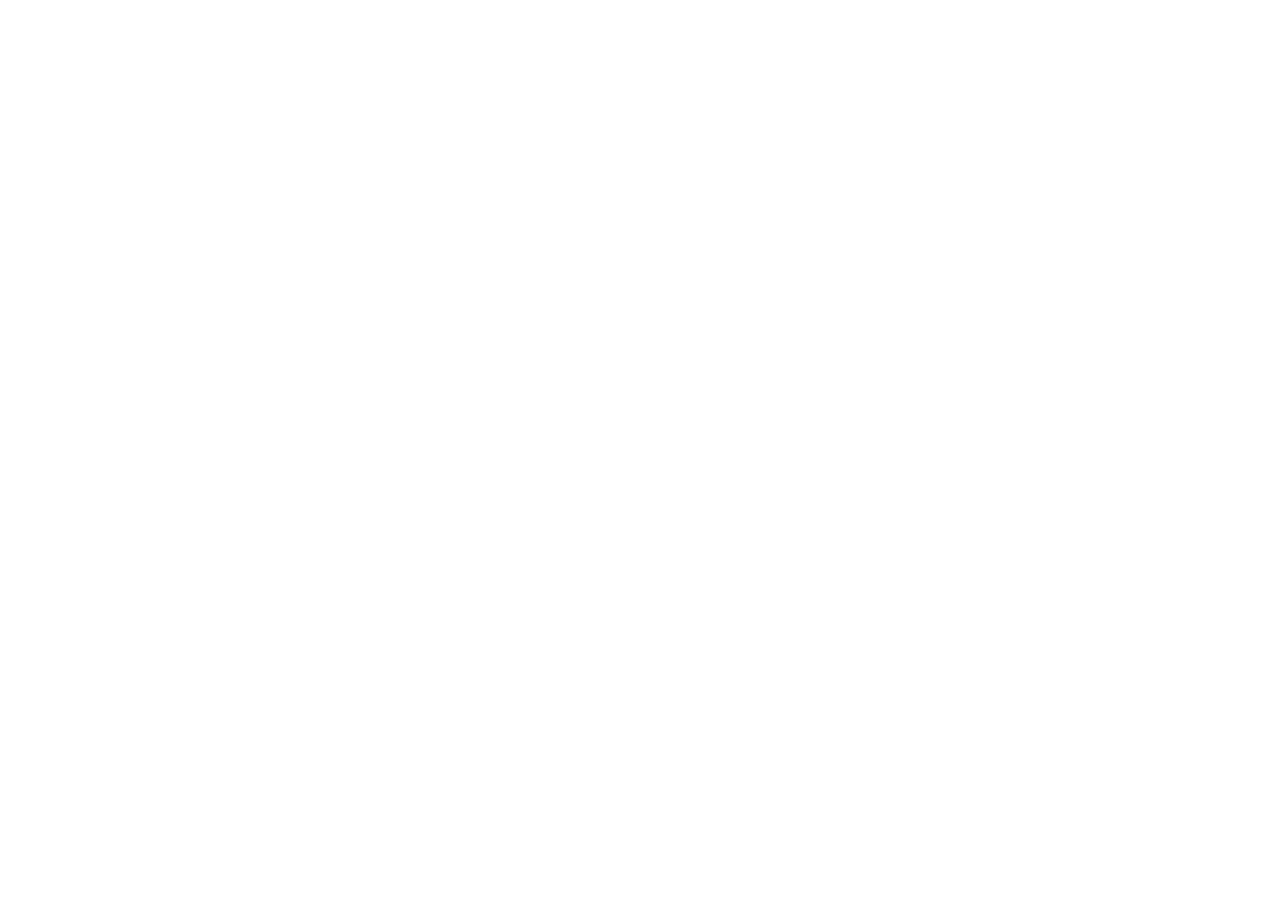
==== index.html @ de7818a5 "Initial commit" ====
<!DOCTYPE html>
<html lang="ru">
  <head>
    <meta charset="UTF-8" />
    <meta http-equiv="X-UA-Compatible" content="IE=edge" />
    <meta name="viewport" content="width=device-width, initial-scale=1.0" />
    <title>Оно тебе надо — аукцион вещей, в которые никто не верил</title>
  </head>
  <body></body>
</html>
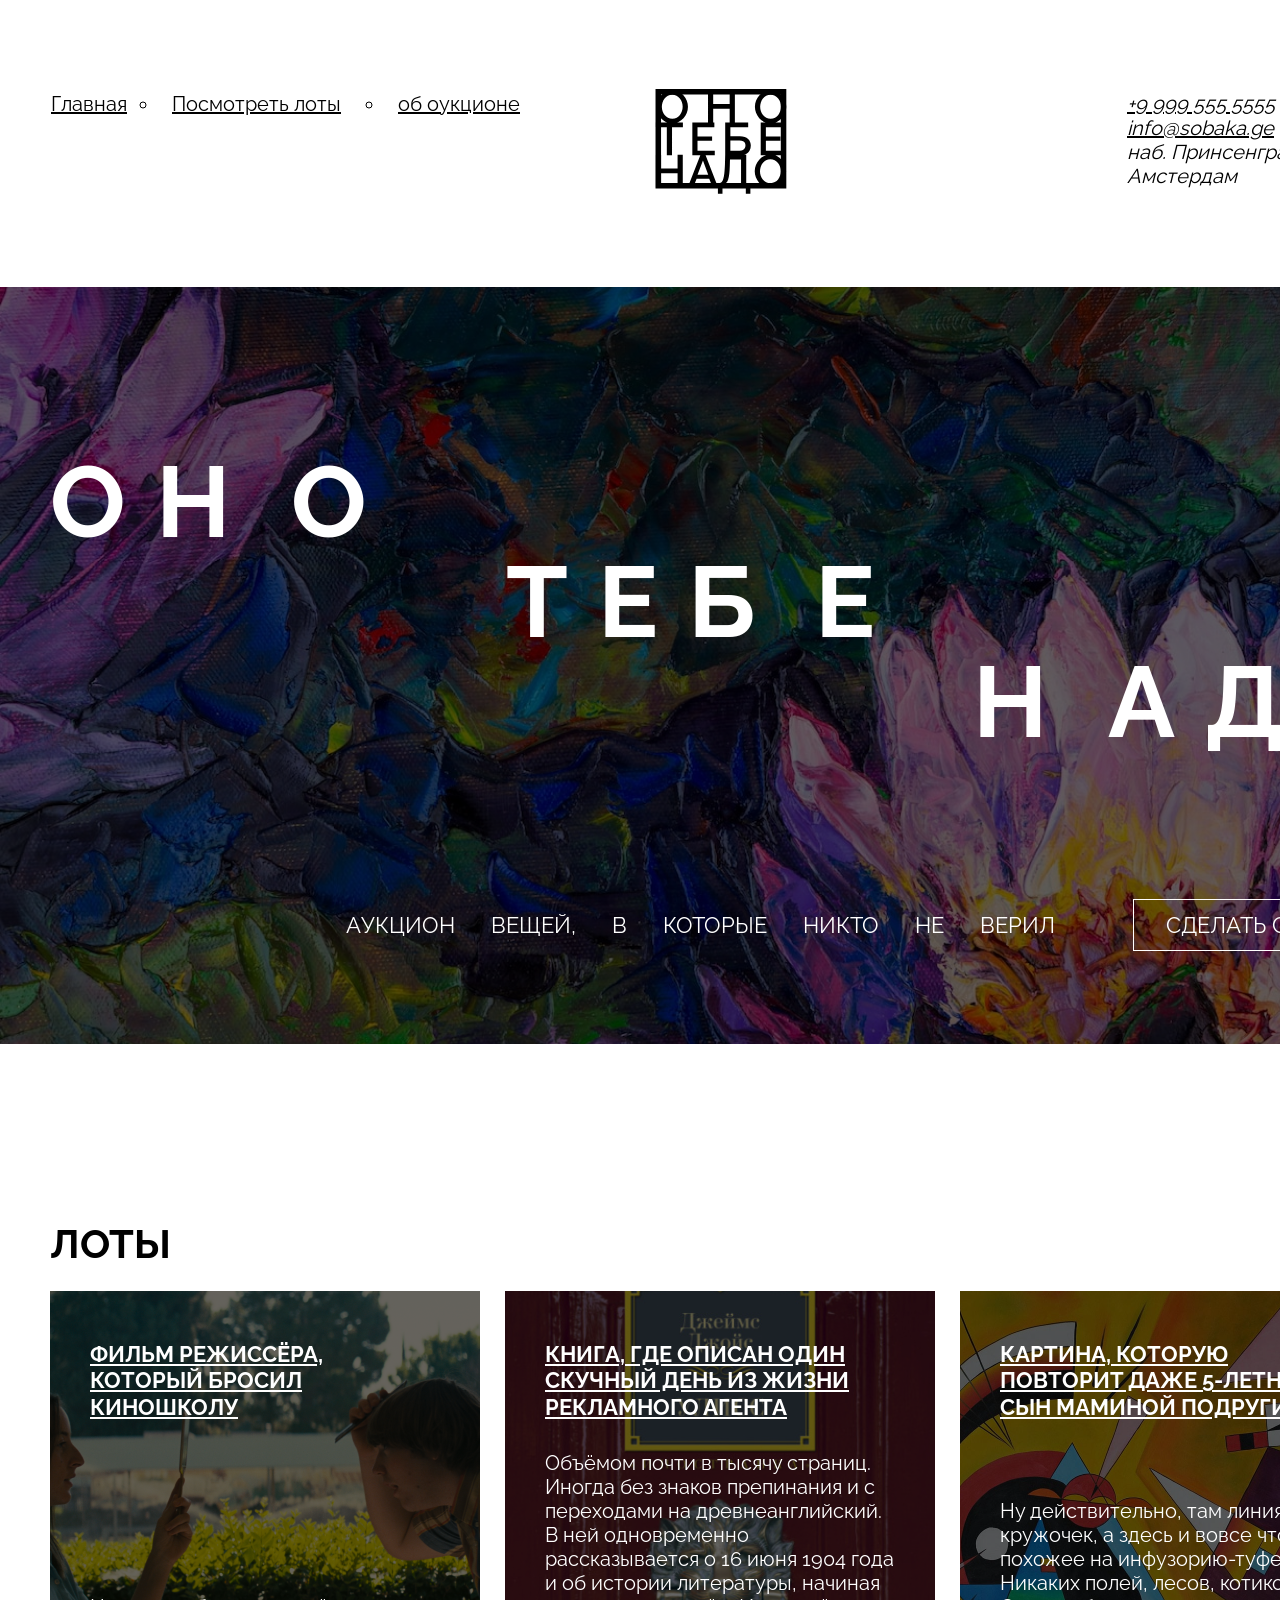
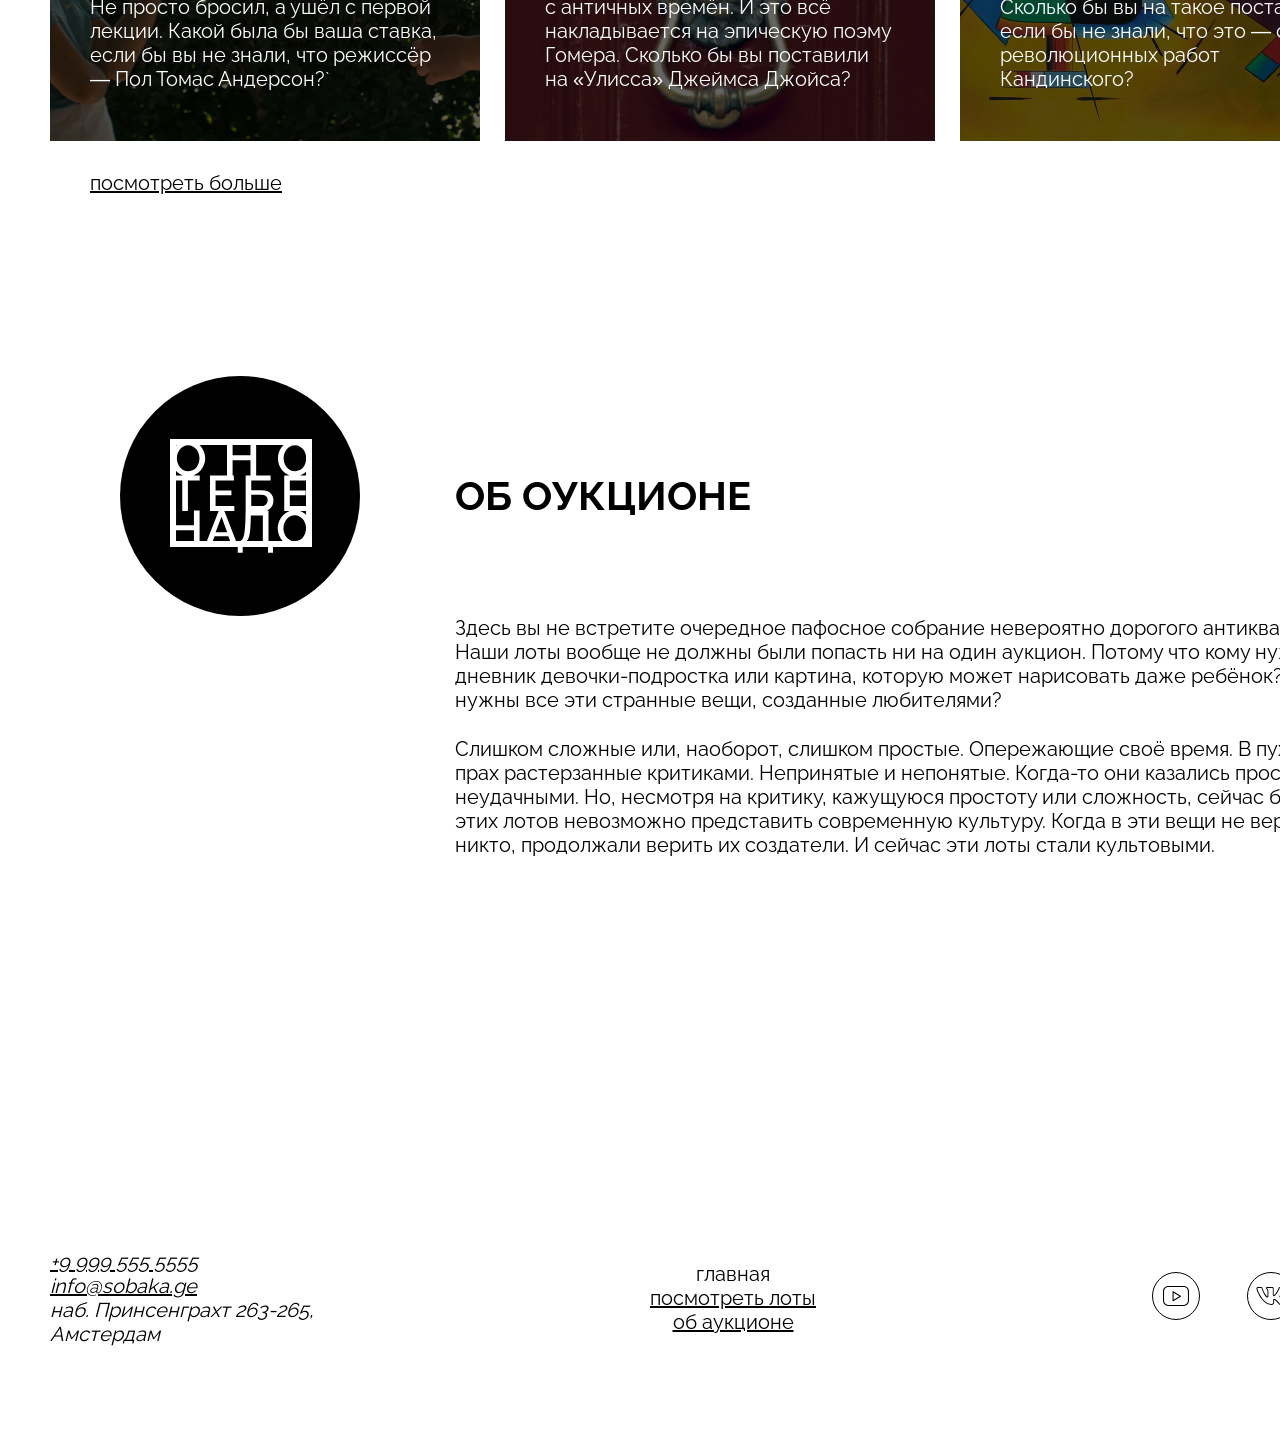
==== commit 377ffe0f: "Add files via upload new files" ====
--- a/index.html
+++ b/index.html
@@ -1,10 +1,181 @@
-<!DOCTYPE html>
-<html lang="ru">
-  <head>
-    <meta charset="UTF-8" />
-    <meta http-equiv="X-UA-Compatible" content="IE=edge" />
-    <meta name="viewport" content="width=device-width, initial-scale=1.0" />
-    <title>Оно тебе надо — аукцион вещей, в которые никто не верил</title>
-  </head>
-  <body></body>
-</html>
+<!DOCTYPE html>
+<html lang="ru">
+  <head>
+    <meta charset="UTF-8" />
+    <meta http-equiv="X-UA-Compatible" content="IE=edge" />
+    <meta name="viewport" content="width=device-width, initial-scale=1.0" />
+    <title>Оно тебе надо — аукцион вещей, в которые никто не верил</title>
+    <link rel="stylesheet" href="./fonts/fonts.css">
+    <link rel="stylesheet" href="./styles/style.css">
+  </head>
+  <body>
+  <main class="main" >
+    <header class="header">
+      <ul class="header__links-list">
+        <li class="header-list-item" >
+          <a href="#">Главная</a>
+        </li>
+        <li class="header_links-list-item">
+          <a  href="#">Посмотреть лоты</a>
+        </li>
+        <li  class="header_links-list-item">
+          <a href="#">об оукционе</a>
+        </li>
+      </ul>
+      <a class="header-list">
+        <img class="header__logo-black" src="./images/logo-black.svg" alt="логотип-черный">
+      </a>
+      <address >
+        <ul class="header__address">
+          <li>
+            <a href="tel:+9 999 555 5555">+9 999 555 5555</a>
+          </li>
+          <li>
+            <a href="mailto:info@sobaka.ge">info@sobaka.ge</a>
+          </li>
+          <li>
+            <a class="header__link"  href="#">наб. Принсенграхт 263-265, <br>Амстердам</a>
+          </li>
+        </ul>
+      </address>
+    </header>
+
+
+    <section class="cover">
+      <div class="overlay">
+
+      </div>
+
+      <h1 class="cover__title">
+        <span class="aligned-text">о<span class="letter-spacing-extended">но</span></span>
+        <span class="aligned-text aligned-text_center">те<span class="letter-spacing-extended">бе</span></span>
+        <span class="aligned-text_right aligned-text " ><span class="letter-spacing-extended">н</span>ад<span class="no-letter-spacing">о</span>
+         </span>
+      </h1 >
+     <div class="cover__description">
+       <h3 class="cover__description-text">Аукцион вещей, в которые никто не верил </h3>
+       <div class="bet-button">Сделать ставку </div>
+     </div>
+
+
+    </section>
+    <article class="lots">
+      <h2 class="lots__heading">лоты</h2>
+      <ul class="lots__card-list">
+        <li class="lots__card-list-item card ">
+          <a class="card-link card_type_film " href="#" >
+            <h3 class="card__title" > Фильм режиссёра, который  бросил киношколу </h3>
+
+
+          <p  class="card__text">Не просто бросил, а ушёл с первой лекции. Какой была бы ваша ставка, если бы вы не
+            знали, что режиссёр —
+            Пол Томас Андерсон?`</p>
+           <div class="overlay"></div>
+          </a>
+        </li>
+        <li class="lots__card-list-item  card ">
+
+         <a  class="card-link  card card_type_book  " href="#" >
+
+           <h3 class="card__title">Книга, где описан один скучный день из жизни рекламного агента</h3>
+
+          <p class="card__text" >Объёмом почти в тысячу страниц. Иногда без знаков препинания и с переходами на
+            древнеанглийский. В ней одновременно рассказывается о 16 июня 1904 года и об
+            истории литературы, начиная с античных времён. И это всё накладывается
+            на эпическую поэму Гомера. Сколько бы вы поставили на «Улисса»
+            Джеймса Джойса?</p>
+           <div class="overlay"></div>
+         </a>
+        </li>
+        <li class="lots__card-list-item card " >
+          <a class="card-link card_type_picture " href="#">
+            <h3 class="card__title"> Картина, которую повторит даже 5-летний сын маминой подруги </h3>
+            <p  class="card__text">
+              Ну действительно, там линия, тут кружочек, а здесь и вовсе что-то похожее на
+              инфузорию-туфельку. Никаких полей, лесов, котиков… Сколько бы вы
+              на такое поставили, если бы не знали, что это — одна из революционных работ Кандинского?
+            </p>
+            <div class="overlay"></div>
+          </a>
+        </li>
+      </ul>
+      <a class="lots__look-more-link" href="#">посмотреть больше</a>
+    </article>
+
+
+    <section class="about">
+      <div class="about__logo">
+        <img class="about__logo-image" src="images/logo-white.svg" alt="logo white">
+      </div>
+      <div class="about__column" >
+        <h2 class="about__title">
+          об оукционе
+        </h2>
+        <p class="about__text">Здесь вы не встретите очередное пафосное собрание невероятно дорогого антиквариата. Наши лоты вообще не должны были попасть ни на один аукцион. Потому что кому нужен дневник девочки-подростка или картина, которую может
+          нарисовать даже ребёнок? Кому нужны все эти странные вещи, созданные
+          любителями?</p>
+        <p class="about__text">Слишком сложные или, наоборот, слишком простые. Опережающие своё время.
+          В пух и прах растерзанные критиками. Непринятые и непонятые. Когда-то
+          они казались просто неудачными. Но, несмотря на критику, кажущуюся простоту
+          или сложность, сейчас без этих лотов невозможно представить современную
+          культуру. Когда в эти вещи не
+          верил никто, продолжали верить их создатели. И сейчас эти лоты стали
+          культовыми. </p>
+
+      </div>
+
+    </section>
+
+    <footer class="footer">
+      <address>
+        <ul class="footer__menu-list">
+          <li  >
+            <a href="tel:+9 999 555 5555">+9 999 555 5555</a>
+          </li>
+          <li >
+            <a href="mailto:info@sobaka.ge">info@sobaka.ge</a>
+          </li>
+          <li >
+            <a class="header__link" href="#">наб. Принсенграхт 263-265,<br> Амстердам</a>
+          </li>
+        </ul>
+
+      </address >
+      <nav class="footer__menu">
+        <ul class="footer__menu-list">
+          <li class="footer__menu-list-item">
+            <a class="footer__menu-link_active header__link" href="#">главная</a>
+          </li >
+          <li class="footer__menu-list-item">
+            <a class="footer__menu-link" href="#">посмотреть лоты</a>
+          </li >
+          <li class="footer__menu-list-item">
+            <a class="footer__menu-link" href="#">об аукционе</a>
+          </li>
+        </ul>
+      </nav>
+      <nav  class="footer__menu">
+        <ul  class="footer__social-list" >
+          <li class="footer__social-list-item">
+            <a  class="footer__social-link" href="#">
+              <img class="footer__social-icon" src="images/yt.svg" alt="Ютуб">
+            </a>
+          </li>
+          <li class="footer__social-list-item">
+            <a  class="footer__social-link" href="#">
+              <img class="footer__social-icon"  src="images/vk.svg" alt="вк">
+            </a>
+          </li>
+          <li class="footer__social-list-item">
+            <a class="footer__social-link" href="#">
+              <img class="footer__social-icon" src="images/pinterest.svg" alt="твитер">
+            </a>
+          </li>
+        </ul>
+      </nav>
+
+    </footer>
+  </main>
+
+  </body>
+</html>
--- a/fonts/fonts.css
+++ b/fonts/fonts.css
@@ -0,0 +1,17 @@
+@font-face {
+  font-family: Raleway;
+  src:
+    url(./Raleway-Regular.woff2) format('woff2'),
+    url(./Raleway-Regular.woff) format('woff');
+  font-weight: normal;
+  font-display: swap;
+}
+
+@font-face {
+  font-family: Raleway;
+  src:
+    url(./Raleway-Bold.woff2) format('woff2'),
+    url(./Raleway-Bold.woff) format('woff');
+  font-weight: bold;
+  font-display: swap;
+}
--- a/styles/style.css
+++ b/styles/style.css
@@ -0,0 +1,315 @@
+/* место для вашего кода */
+@import "global.css";
+
+
+body {
+
+}
+.main{
+    font-family:"Raleway",sans-serif;
+    font-size: 20px;
+    font-weight: 400;
+    line-height: normal;
+    width:1440px;
+    margin:auto;
+    /*background-color: grey;*/
+}
+
+
+.header{
+    position: relative;
+    display: flex;
+    justify-content: space-between;
+    padding:92px 49px 99px 51px;
+}
+.cover{
+    position: relative;
+    padding: 165px 50px 237px;
+    background-image:url("/images/cover.jpg");
+    background-repeat: no-repeat;
+    background-position:center;
+    background-size: cover;
+    height: 757px;
+
+}
+.overlay {
+    position: absolute;
+    top: 0;
+    left: 0;
+    height: 100%;
+    width: 100%;
+    z-index: 1;
+    opacity: 0.6000000238418579;
+    background: #000;
+}
+
+
+
+.header__links-list{
+    display:flex;
+    gap: 32px;
+
+}
+.header_links-list-item{
+    list-style:circle;
+    padding: 0 12px 0 13px;
+
+}
+.header-list{
+    position: absolute;
+    left: 50%;
+    top: 50%;
+    transform: translate(-50%,-50%);
+}
+.header-list-item:first-child{
+    list-style:none;
+}
+.header__logo-black{
+
+    width: 148px;
+    height: 105px;
+}
+.header__link{
+    text-decoration: none;
+}
+.header__address{
+    list-style: none;
+}
+.cover__title {
+    font-family: Raleway, sans-serif;
+    font-size: 100px;
+    font-weight: bold;
+    line-height: 100%;
+    letter-spacing: 30px;
+    text-transform: uppercase;
+    color: #FFF;
+    display: flex;
+    flex-direction: column;
+}
+
+
+
+.aligned-text{
+
+z-index: 10 ;
+}
+
+.letter-spacing-extended{
+    letter-spacing: 60px;
+
+}
+.no-letter-spacing{
+   letter-spacing:0;
+}
+.aligned-text_center{
+
+   align-self: center;
+
+}
+
+.aligned-text_right {
+
+   align-self: flex-end;
+}
+.cover__description{
+    z-index: 3;
+    display: flex;
+    justify-content: flex-end;
+    align-items: center;
+    margin:147px auto 0 ;
+}
+
+.cover__description-text{
+    font-family: Raleway, sans-serif;
+    font-weight: 400;
+    z-index: 10;
+    color: #FFF;
+    font-size: 22px;
+    line-height: 28px;
+    word-spacing: 30px;
+    margin-right: 78px;
+    text-transform: uppercase;
+}
+.bet-button{
+    z-index: 10;
+
+    padding: 12px 32px;
+    border:1px solid #FFF;
+    color: #FFF;
+    text-align: center;
+    font-size: 22px;
+    font-weight: 400;
+    line-height: normal;
+    text-transform: uppercase;
+}
+
+.lots{
+    margin: 180px 50px 181px;
+
+}
+.lots__heading{
+    font-family: "Raleway", sans-serif;
+    font-size: 40px;
+    font-weight: bold;
+    text-transform: uppercase;
+    line-height: 100%;
+}
+.lots__card-list{
+    display: flex;
+    justify-content: space-between;
+    gap: 25px;
+    padding: 27px 0 30px;
+
+
+}
+.lots__card-list-item{
+    list-style: none;
+}
+.card-link {
+    position: relative;
+    display: flex;
+    justify-content: space-between;
+    align-content: center;
+    flex-direction: column;
+    text-decoration:none;
+}
+.card__title{
+    z-index: 2;
+    color: #FFF;
+    font-family: Raleway,sans-serif;
+    font-size: 22px;
+    font-weight: 700;
+    line-height: 120%;
+    text-decoration-line: underline;
+    text-transform: uppercase;
+    margin: 50px 40px auto;
+}
+.card__text{
+    z-index: 2;
+    display: block;
+    color: #FFF;
+    font-family: Raleway, sans-serif;
+    font-size: 20px;
+    font-weight: 400;
+    line-height: 120%;
+   margin: auto 40px 50px;
+
+
+}
+
+.card_type_film{
+
+    background-image: url("/images/card-lot-01.jpg");
+    background-repeat: no-repeat;
+    background-size: cover;
+    height: 100%;
+
+}
+ .card_type_book{
+     background-image: url("/images/card-lot-02.jpg");
+     background-repeat: no-repeat;
+     background-size: cover;
+     height: 100%;
+ }
+ .card_type_picture{
+     background-image: url("/images/card-lot-03.jpg");
+     background-repeat: no-repeat;
+     background-size: cover;
+     height: 100%;
+ }
+
+.card{
+    width: 430px;
+    height: 450px;
+}
+.lots__look-more-link{
+    margin: 0 auto 0 40px ;
+}
+
+.about{
+    display: flex;
+    justify-content: space-between;
+    align-items: flex-start;
+
+    margin: 181px 50px 367px;
+}
+.about__column{
+    margin:100px 50px 1px 25px ;
+    display: flex;
+    flex-direction: column;
+    justify-content: flex-end;
+
+}
+.about__title{
+    color: #000;
+    font-size: 40px;
+    font-weight: bold;
+    line-height: 100%;
+    text-transform: uppercase;
+    margin-bottom: 100px;
+}
+
+.about__text{
+
+    display:flex;
+    max-width: 885px;
+    color: #000;
+    font-family: Raleway,sans-serif;
+    font-size: 20px;
+    font-weight: 400;
+    line-height: normal;
+    margin-bottom:   25px;
+}
+.about__logo{
+    background-color:#000000 ;
+    width:240px ;
+    height: 240px ;
+    border-radius: 50%;
+    display: flex;
+    justify-content: center;
+    align-items: center;
+    margin:0 auto ;
+
+}
+
+.about__logo-image{
+    width: 148px;
+    height: 114px;
+
+}
+
+.footer{
+    margin: 180px 50px 90px ;
+    display: flex;
+    align-items: center;
+    justify-content: space-between;
+}
+.footer__menu-list{
+    list-style: none;
+}
+.footer__social-list{
+    list-style: none;
+}
+.footer__social-list{
+    display: flex;
+    align-items: flex-start;
+    gap:47px;
+
+}
+.footer__menu-list-item{
+    text-align: center;
+}
+
+.footer__social-icon{
+    height: 48px;
+    width: 48px;
+}
+
+
+
+
+
+
+
+
+
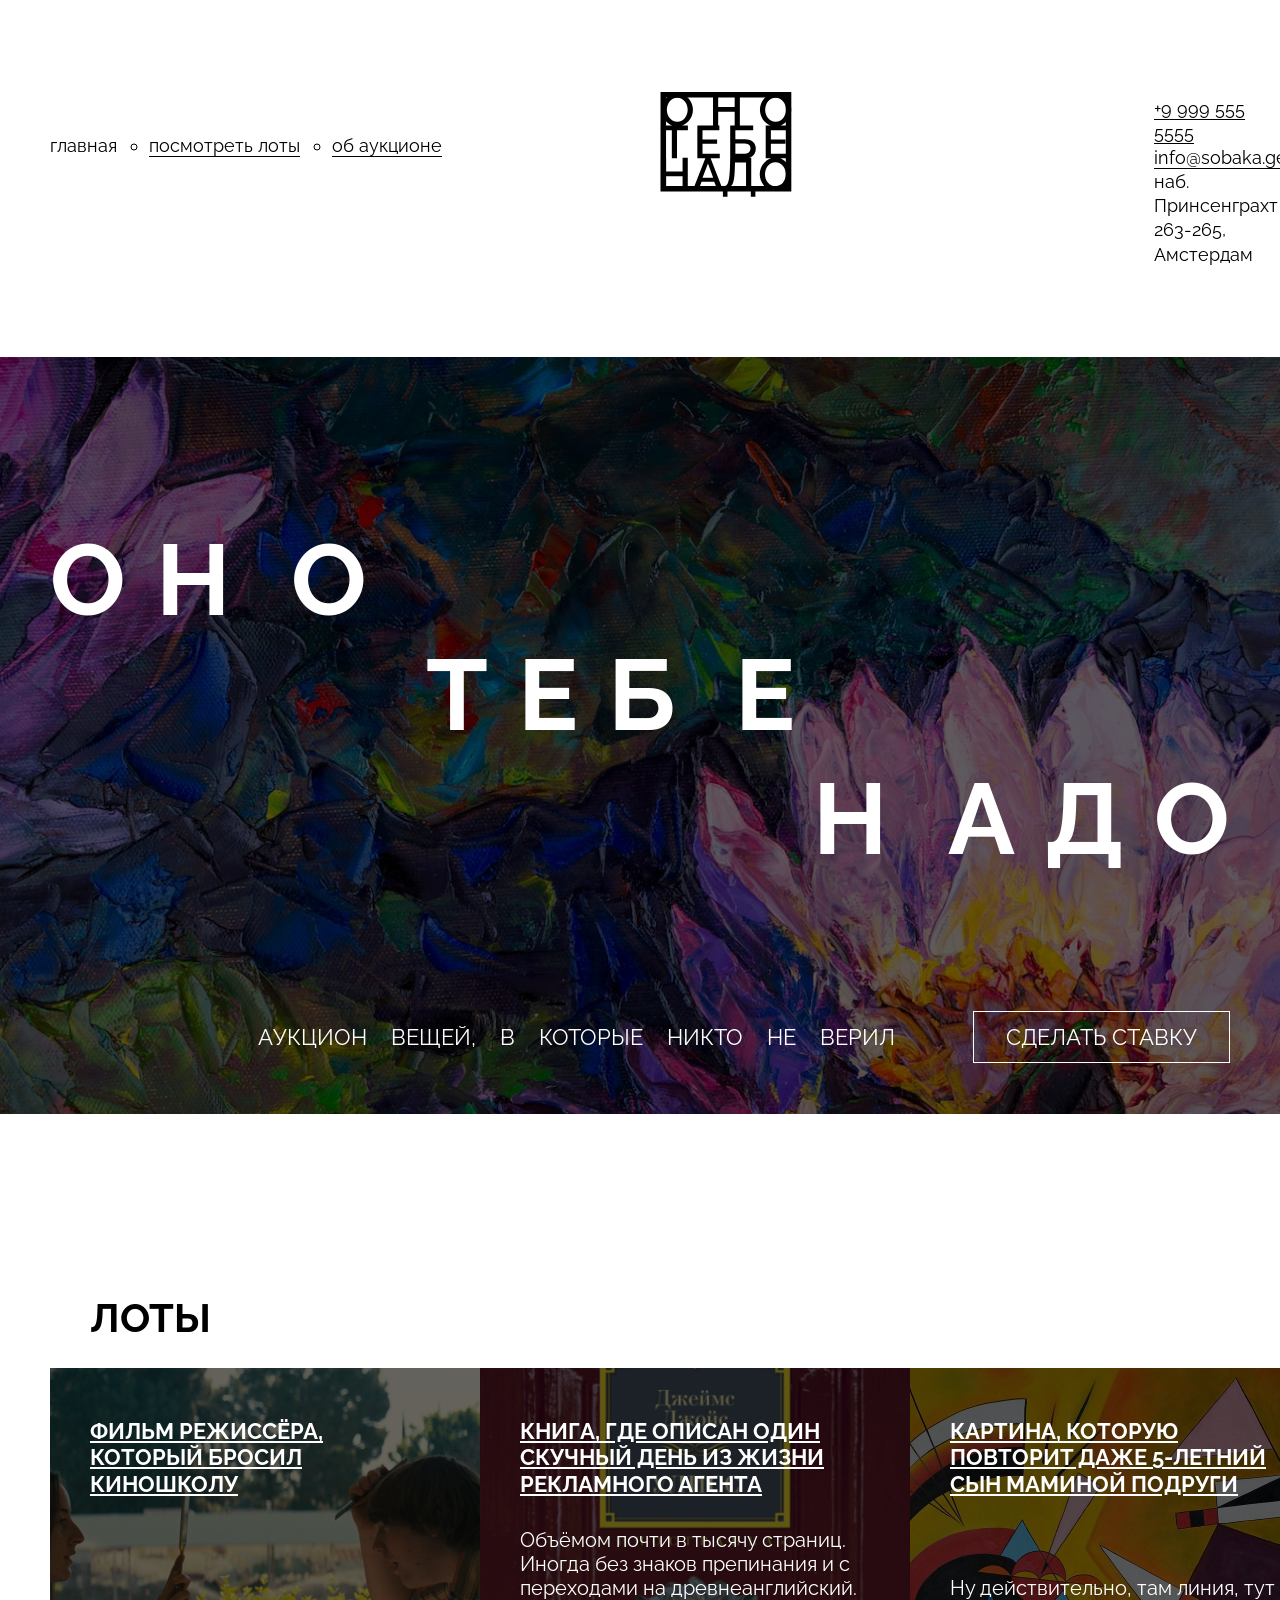
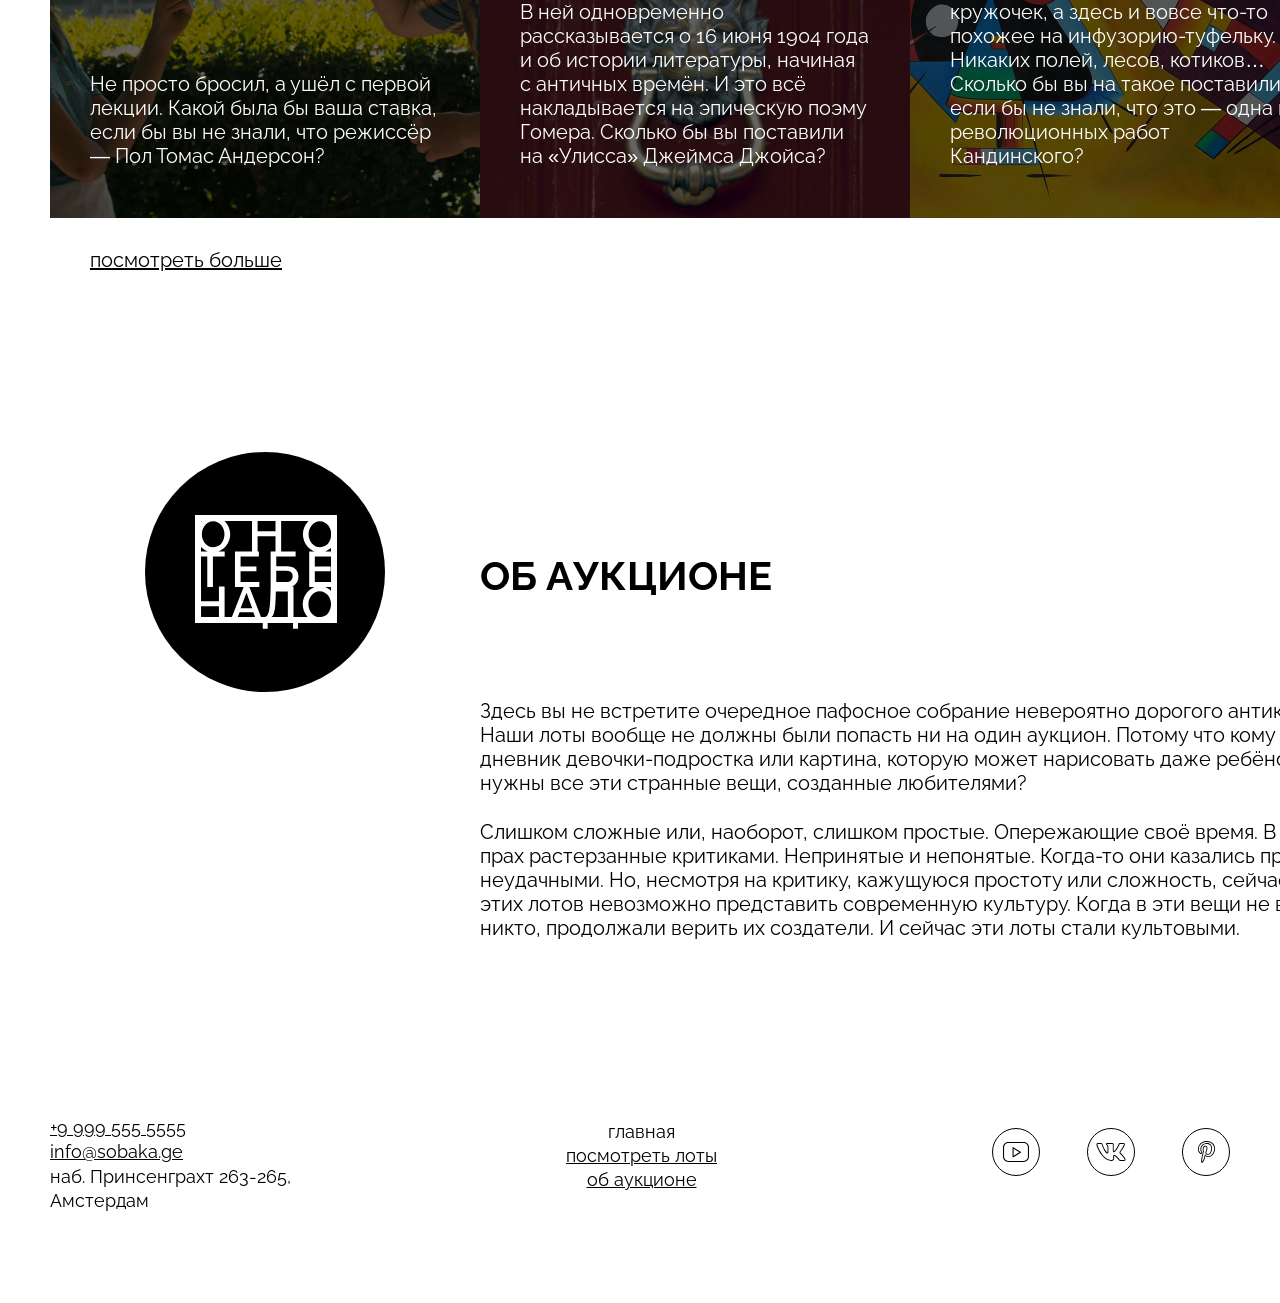
==== commit 1ce7f277: "new file 26.07 new file 27.07" ====
--- a/index.html
+++ b/index.html
@@ -5,177 +5,158 @@
     <meta http-equiv="X-UA-Compatible" content="IE=edge" />
     <meta name="viewport" content="width=device-width, initial-scale=1.0" />
     <title>Оно тебе надо — аукцион вещей, в которые никто не верил</title>
-    <link rel="stylesheet" href="./fonts/fonts.css">
-    <link rel="stylesheet" href="./styles/style.css">
+    <link rel="stylesheet" href="fonts/fonts.css" />
+    <link rel="stylesheet" href="styles/global.css" />
+    <link rel="stylesheet" href="styles/style.css" />
   </head>
-  <body>
-  <main class="main" >
+  <body class="body">
     <header class="header">
-      <ul class="header__links-list">
-        <li class="header-list-item" >
-          <a href="#">Главная</a>
-        </li>
-        <li class="header_links-list-item">
-          <a  href="#">Посмотреть лоты</a>
-        </li>
-        <li  class="header_links-list-item">
-          <a href="#">об оукционе</a>
-        </li>
-      </ul>
-      <a class="header-list">
-        <img class="header__logo-black" src="./images/logo-black.svg" alt="логотип-черный">
-      </a>
-      <address >
-        <ul class="header__address">
-          <li>
-            <a href="tel:+9 999 555 5555">+9 999 555 5555</a>
+      <nav class="header__menu">
+        <ul class="header__links-list">
+          <li class="header__links-list-item">
+            <a class="header__link_active" href="#">главная</a>
           </li>
-          <li>
-            <a href="mailto:info@sobaka.ge">info@sobaka.ge</a>
+          <li class="header__links-list-item">
+            <a class="header__link" href="#">посмотреть лоты</a>
           </li>
-          <li>
-            <a class="header__link"  href="#">наб. Принсенграхт 263-265, <br>Амстердам</a>
+          <li class="header__links-list-item">
+            <a class="header__link" href="#">об аукционе</a>
           </li>
         </ul>
+      </nav>
+      <a class="header__logo" href="#">
+        <img
+          class="header__logo-image"
+          src="../ono-tebe-nado/images/logo-black.svg"
+          alt="логотип-чёрный"
+        />
+      </a>
+      <address class="address header__address">
+        <a class="header__link" href="tel:+9 999 555 5555">+9 999 555 5555</a>
+        <a class="header__link" href="mailto:info@sobaka.ge">info@sobaka.ge</a>
+        <p>
+          наб. Принсенграхт 263-265,<br />
+          Амстердам
+        </p>
       </address>
     </header>
-
-
-    <section class="cover">
-      <div class="overlay">
-
-      </div>
-
-      <h1 class="cover__title">
-        <span class="aligned-text">о<span class="letter-spacing-extended">но</span></span>
-        <span class="aligned-text aligned-text_center">те<span class="letter-spacing-extended">бе</span></span>
-        <span class="aligned-text_right aligned-text " ><span class="letter-spacing-extended">н</span>ад<span class="no-letter-spacing">о</span>
-         </span>
-      </h1 >
-     <div class="cover__description">
-       <h3 class="cover__description-text">Аукцион вещей, в которые никто не верил </h3>
-       <div class="bet-button">Сделать ставку </div>
-     </div>
-
-
-    </section>
-    <article class="lots">
-      <h2 class="lots__heading">лоты</h2>
-      <ul class="lots__card-list">
-        <li class="lots__card-list-item card ">
-          <a class="card-link card_type_film " href="#" >
-            <h3 class="card__title" > Фильм режиссёра, который  бросил киношколу </h3>
-
-
-          <p  class="card__text">Не просто бросил, а ушёл с первой лекции. Какой была бы ваша ставка, если бы вы не
-            знали, что режиссёр —
-            Пол Томас Андерсон?`</p>
-           <div class="overlay"></div>
-          </a>
-        </li>
-        <li class="lots__card-list-item  card ">
-
-         <a  class="card-link  card card_type_book  " href="#" >
-
-           <h3 class="card__title">Книга, где описан один скучный день из жизни рекламного агента</h3>
-
-          <p class="card__text" >Объёмом почти в тысячу страниц. Иногда без знаков препинания и с переходами на
-            древнеанглийский. В ней одновременно рассказывается о 16 июня 1904 года и об
-            истории литературы, начиная с античных времён. И это всё накладывается
-            на эпическую поэму Гомера. Сколько бы вы поставили на «Улисса»
-            Джеймса Джойса?</p>
-           <div class="overlay"></div>
-         </a>
-        </li>
-        <li class="lots__card-list-item card " >
-          <a class="card-link card_type_picture " href="#">
-            <h3 class="card__title"> Картина, которую повторит даже 5-летний сын маминой подруги </h3>
-            <p  class="card__text">
-              Ну действительно, там линия, тут кружочек, а здесь и вовсе что-то похожее на
-              инфузорию-туфельку. Никаких полей, лесов, котиков… Сколько бы вы
-              на такое поставили, если бы не знали, что это — одна из революционных работ Кандинского?
-            </p>
-            <div class="overlay"></div>
-          </a>
-        </li>
-      </ul>
-      <a class="lots__look-more-link" href="#">посмотреть больше</a>
-    </article>
-
-
-    <section class="about">
-      <div class="about__logo">
-        <img class="about__logo-image" src="images/logo-white.svg" alt="logo white">
-      </div>
-      <div class="about__column" >
-        <h2 class="about__title">
-          об оукционе
-        </h2>
-        <p class="about__text">Здесь вы не встретите очередное пафосное собрание невероятно дорогого антиквариата. Наши лоты вообще не должны были попасть ни на один аукцион. Потому что кому нужен дневник девочки-подростка или картина, которую может
-          нарисовать даже ребёнок? Кому нужны все эти странные вещи, созданные
-          любителями?</p>
-        <p class="about__text">Слишком сложные или, наоборот, слишком простые. Опережающие своё время.
-          В пух и прах растерзанные критиками. Непринятые и непонятые. Когда-то
-          они казались просто неудачными. Но, несмотря на критику, кажущуюся простоту
-          или сложность, сейчас без этих лотов невозможно представить современную
-          культуру. Когда в эти вещи не
-          верил никто, продолжали верить их создатели. И сейчас эти лоты стали
-          культовыми. </p>
-
-      </div>
-
-    </section>
-
-    <footer class="footer">
-      <address>
-        <ul class="footer__menu-list">
-          <li  >
-            <a href="tel:+9 999 555 5555">+9 999 555 5555</a>
+    <main class="main">
+      <section class="cover">
+        <div class="overlay"></div>
+        <h1 class="cover__title">
+          <span class="aligned-text">о<span class="letter-spacing-extended">но</span></span>
+          <span  class="aligned-text aligned-text_center ">те<span class="letter-spacing-extended">бе</span></span>
+          <span  class="aligned-text aligned-text_right"><span class="letter-spacing-extended">н</span>ад<span class=" no-letter-spacing ">о</span></span>
+          </h1>
+        <div class="cover__description">
+          <p class="cover__description-text"> Аукцион    вещей,    в    которые    никто    не     верил</p>
+          <a class="bet-button" href="#">Сделать ставку </a>
+        </div>
+      </section>
+      <section class="lotos">
+        <h2 class="lots__heading">Лоты</h2>
+        <ul class="lots__card-list">
+          <li class="lots__card-list-item">
+            <a class="card-link" href="#">
+              <article class="card card_type_film">
+                <h3 class="card__title">Фильм режиссёра, который  бросил киношколу</h3>
+                <p class="card__text">Не просто бросил, а ушёл с первой лекции. Какой 
+                  была бы ваша ставка, если бы вы не знали, что режиссёр — Пол Томас
+                   Андерсон?</p>
+                <div class="overlay"></div>
+              </article>
+            </a>
           </li>
-          <li >
-            <a href="mailto:info@sobaka.ge">info@sobaka.ge</a>
+          <li class="lots__card-list-item">
+            <a class="card-link" href="#">
+              <article class="card card_type_book">
+                <h3  class="card__title">Книга, где описан один скучный день из жизни рекламного
+                   агента</h3>
+                <p class="card__text">Объёмом почти в тысячу страниц. Иногда без знаков препинания и с переходами на древнеанглийский. В ней одновременно рассказывается о 16 июня 1904 года и об истории литературы, начиная с античных времён. И это всё накладывается на 
+                  эпическую поэму Гомера. Сколько бы вы поставили на «Улисса»
+                   Джеймса Джойса?</p>
+                <div class="overlay"></div>
+              </article>
+            </a>
           </li>
-          <li >
-            <a class="header__link" href="#">наб. Принсенграхт 263-265,<br> Амстердам</a>
+          <li class="lots__card-list-item">
+            <a class="card-link" href="#">
+              <article class="card card_type_picture">
+                <h3  class="card__title">Картина, которую
+                   повторит даже 5-летний сын маминой подруги</h3>
+                <p class="card__text">Ну действительно, там линия, тут кружочек, а здесь
+                  и вовсе что-то похожее на инфузорию-туфельку. Никаких полей, лесов,
+                   котиков… Сколько бы вы на такое поставили,
+                   если бы не знали, что это — одна из революционных 
+                   работ Кандинского?</p>
+                 <div class="overlay"></div> 
+              </article>
+            </a>
           </li>
         </ul>
-
-      </address >
+        <a class="lots__look-more-link" href="#">посмотреть больше</a>
+      </section>
+      <section class="about">
+        <div class="about__column">
+          <div class="about__logo">
+         <a class="about__link"   href="#">
+          <img class="about__logo-image" src="./images/logo-white.svg" alt="белый лого">
+         </a> 
+        </div>
+          <div class="about__description">
+            <h2 class="about__description__title">Об аукционе</h2>
+            <p class="about__description__text">Здесь вы не встретите очередное пафосное собрание невероятно дорогого антиквариата. Наши лоты вообще не должны были попасть ни на один аукцион.
+               Потому что кому нужен дневник девочки-подростка или картина, которую 
+               может нарисовать даже ребёнок? Кому нужны все эти странные вещи,
+                созданные любителями?</p>
+            <p class="about__description__text">Слишком сложные или, наоборот, слишком простые. Опережающие своё время. В пух и прах растерзанные критиками. Непринятые и непонятые. Когда-то они казались просто неудачными. Но, несмотря на критику, кажущуюся простоту или сложность, сейчас без этих лотов невозможно представить современную культуру. Когда в эти вещи не верил никто, 
+              продолжали верить их создатели. И сейчас эти лоты 
+              стали культовыми. </p>
+          </div>
+        </div>
+      </section>
+    </main>
+    <footer class="footer">
+      <address class="address footer__addres">
+        <a class="footer__link" href="tel:+9 999 555 5555">+9 999 555 5555</a>
+        <br />
+        <a class="footer__link" href="mailto:info@sobaka.ge">info@sobaka.ge</a>
+        <p>
+          наб. Принсенграхт 263-265,<br />
+          Амстердам
+        </p>
+      </address>
       <nav class="footer__menu">
         <ul class="footer__menu-list">
           <li class="footer__menu-list-item">
-            <a class="footer__menu-link_active header__link" href="#">главная</a>
-          </li >
+            <a class="footer__menu-link footer__menu-link_active" href="#">главная</a>
+          </li>
           <li class="footer__menu-list-item">
-            <a class="footer__menu-link" href="#">посмотреть лоты</a>
-          </li >
+            <a class="footer__menu-link"  href="#">посмотреть лоты</a>
+          </li>
           <li class="footer__menu-list-item">
-            <a class="footer__menu-link" href="#">об аукционе</a>
+            <a class="footer__menu-link"  href="#">об аукционе</a>
           </li>
         </ul>
       </nav>
-      <nav  class="footer__menu">
-        <ul  class="footer__social-list" >
+      
+      <nav>
+        <ul class="footer__social-list">
           <li class="footer__social-list-item">
-            <a  class="footer__social-link" href="#">
-              <img class="footer__social-icon" src="images/yt.svg" alt="Ютуб">
-            </a>
+            <a class="footer__social-link"  href="#">
+            <img class="footer__social-icon" src="./images/yt.svg" alt="ютуб">
+          </a>
+          </li >
+          <li class="footer__social-list-item">
+            <a class="footer__social-link" href="#"></a>
+            <img class="footer__social-icon" src="./images/vk.svg" alt="ВК">
           </li>
           <li class="footer__social-list-item">
-            <a  class="footer__social-link" href="#">
-              <img class="footer__social-icon"  src="images/vk.svg" alt="вк">
-            </a>
-          </li>
-          <li class="footer__social-list-item">
-            <a class="footer__social-link" href="#">
-              <img class="footer__social-icon" src="images/pinterest.svg" alt="твитер">
-            </a>
+            <a class="footer__social-link" href="#"></a>
+              <img  class="footer__social-icon" src="./images/pinterest.svg" alt="Твитер">
           </li>
         </ul>
       </nav>
-
-    </footer>
-  </main>
-
-  </body>
+  </footer>
+</body>
 </html>
--- a/styles/global.css
+++ b/styles/global.css
@@ -0,0 +1,34 @@
+*,
+*::before,
+*::after {
+  box-sizing: border-box;
+}
+
+body {
+  min-width: 1100px;
+  margin: 0;
+  font-family: Raleway, sans-serif;
+}
+
+h1,
+h2,
+h3,
+h4,
+h5,
+h6,
+p,
+ul,
+ol,
+li,
+blockquote {
+  margin: 0;
+  padding: 0;
+}
+
+a {
+  color: inherit;
+}
+
+img {
+  width: 100%;
+}
--- a/styles/style.css
+++ b/styles/style.css
@@ -1,315 +1,333 @@
-/* место для вашего кода */
-@import "global.css";
-
-
-body {
-
-}
-.main{
-    font-family:"Raleway",sans-serif;
-    font-size: 20px;
-    font-weight: 400;
-    line-height: normal;
-    width:1440px;
-    margin:auto;
-    /*background-color: grey;*/
-}
-
-
-.header{
-    position: relative;
-    display: flex;
-    justify-content: space-between;
-    padding:92px 49px 99px 51px;
-}
-.cover{
-    position: relative;
-    padding: 165px 50px 237px;
-    background-image:url("/images/cover.jpg");
-    background-repeat: no-repeat;
-    background-position:center;
-    background-size: cover;
-    height: 757px;
-
+.body {
+  max-width: 1440px;
+  width: 100%;
+  color: #fff;
+  font-family: "Raleway", sans-serif;
+  font-size: 20px;
+  font-style: normal;
+  font-weight: 400;
+  line-height: 120%;
+  /*margin: 0 auto;*/
+  padding: 0;
+  box-sizing: border-box;
+}
+.main {
+  margin-bottom: 180px;
+}
+.header {
+  display: flex;
+  justify-content: space-between;
+  margin: 92px 50px 90px;
+}
+.header__menu {
+  color: #000;
+  font-size: 18px;
+  font-weight: 400;
+  line-height: normal;
+  margin: 43px 209px 45px 0;
+}
+.header__links-list {
+  display: flex;
+  justify-content: space-between;
+  gap: 32px;
+  white-space: nowrap;
+}
+.header__links-list-item {
+  list-style: circle;
+}
+.header__links-list-item:first-child {
+  list-style: none;
+}
+.header__link {
+  text-decoration: none;
+  border-bottom: 1px solid black;
+}
+.header__link_active {
+  text-decoration: none;
+}
+.header__logo {
+  margin-right: 355px;
+  margin-bottom: 4px;
+}
+.header__logo-image {
+  width: 148px;
+  height: 105px;
+}
+.address {
+  color: #000;
+  font-size: 18px;
+  font-weight: 400;
+  line-height: 135%;
+  font-style: normal;
+}
+.header__address {
+  margin-top: 5px;
+}
+
+.cover {
+  background-image: url(../images/cover.jpg);
+  margin: 0 0 180px 0;
+  background-position: center;
+  background-size: cover;
+  min-height: 757px;
+  background-repeat: no-repeat;
+  position: relative;
 }
 .overlay {
-    position: absolute;
-    top: 0;
-    left: 0;
-    height: 100%;
-    width: 100%;
-    z-index: 1;
-    opacity: 0.6000000238418579;
-    background: #000;
-}
-
-
-
-.header__links-list{
-    display:flex;
-    gap: 32px;
-
-}
-.header_links-list-item{
-    list-style:circle;
-    padding: 0 12px 0 13px;
-
-}
-.header-list{
-    position: absolute;
-    left: 50%;
-    top: 50%;
-    transform: translate(-50%,-50%);
-}
-.header-list-item:first-child{
-    list-style:none;
-}
-.header__logo-black{
-
-    width: 148px;
-    height: 105px;
-}
-.header__link{
-    text-decoration: none;
-}
-.header__address{
-    list-style: none;
+  position: absolute;
+  top: 0;
+  left: 0;
+  height: 100%;
+  width: 100%;
+  z-index: 1;
+  opacity: 0.6000000238418579;
+  background: #000;
 }
 .cover__title {
-    font-family: Raleway, sans-serif;
-    font-size: 100px;
-    font-weight: bold;
-    line-height: 100%;
-    letter-spacing: 30px;
-    text-transform: uppercase;
-    color: #FFF;
-    display: flex;
-    flex-direction: column;
-}
-
-
-
-.aligned-text{
-
-z-index: 10 ;
-}
-
-.letter-spacing-extended{
-    letter-spacing: 60px;
-
-}
-.no-letter-spacing{
-   letter-spacing:0;
-}
-.aligned-text_center{
-
-   align-self: center;
-
-}
-
+  padding-top: 165px;
+  padding-left: 50px;
+  padding-right: 50px;
+
+  display: flex;
+  flex-direction: column;
+}
+.aligned-text {
+  z-index: 3;
+  font-family: Raleway, sans-serif;
+  color: #fff;
+  font-size: 100px;
+  font-style: normal;
+  font-weight: 700;
+  line-height: 115%;
+  letter-spacing: 30px;
+  text-transform: uppercase;
+}
+.letter-spacing-extended {
+  letter-spacing: 60px;
+}
+.no-letter-spacing {
+  letter-spacing: 0;
+}
+.aligned-text_center {
+  text-align: center;
+  padding-bottom: 9px;
+}
 .aligned-text_right {
-
-   align-self: flex-end;
-}
-.cover__description{
-    z-index: 3;
-    display: flex;
-    justify-content: flex-end;
-    align-items: center;
-    margin:147px auto 0 ;
-}
-
-.cover__description-text{
-    font-family: Raleway, sans-serif;
-    font-weight: 400;
-    z-index: 10;
-    color: #FFF;
-    font-size: 22px;
-    line-height: 28px;
-    word-spacing: 30px;
-    margin-right: 78px;
-    text-transform: uppercase;
-}
-.bet-button{
-    z-index: 10;
-
-    padding: 12px 32px;
-    border:1px solid #FFF;
-    color: #FFF;
-    text-align: center;
-    font-size: 22px;
-    font-weight: 400;
-    line-height: normal;
-    text-transform: uppercase;
-}
-
-.lots{
-    margin: 180px 50px 181px;
-
-}
-.lots__heading{
-    font-family: "Raleway", sans-serif;
-    font-size: 40px;
-    font-weight: bold;
-    text-transform: uppercase;
-    line-height: 100%;
-}
-.lots__card-list{
-    display: flex;
-    justify-content: space-between;
-    gap: 25px;
-    padding: 27px 0 30px;
-
-
-}
-.lots__card-list-item{
-    list-style: none;
+  text-align: end;
+}
+
+.cover__description {
+  z-index: 3;
+  display: flex;
+  justify-content: flex-end;
+  align-items: center;
+  margin: 135px 50px 50px 422px;
+}
+.cover__description-text {
+  font-family: Raleway, sans-serif;
+  white-space: nowrap;
+  font-weight: 400;
+  z-index: 10;
+  color: #fff;
+  font-size: 22px;
+  line-height: 28px;
+  word-spacing: 18px;
+  margin-right: 78px;
+  text-transform: uppercase;
+}
+.bet-button {
+  display: block;
+  text-decoration: none;
+  z-index: 10;
+  padding: 12px 32px;
+  border: 1px solid #fff;
+  color: #fff;
+  text-align: center;
+  font-size: 22px;
+  font-weight: 400;
+  line-height: normal;
+  text-transform: uppercase;
+  white-space: nowrap;
+}
+.lotos {
+  margin: 0 50px 180px;
+}
+.lots__heading {
+  margin-left: 40px;
+  margin-bottom: 27px;
+  color: #000;
+  font-family: "Raleway", sans-serif;
+  font-size: 40px;
+  font-weight: 700;
+  line-height: normal;
+  text-transform: uppercase;
+}
+.lots__card-list {
+  display: flex;
+  justify-content: space-between;
+  align-items: center;
+}
+.lots__card-list-item {
+  list-style: none;
 }
 .card-link {
-    position: relative;
-    display: flex;
-    justify-content: space-between;
-    align-content: center;
-    flex-direction: column;
-    text-decoration:none;
-}
-.card__title{
-    z-index: 2;
-    color: #FFF;
-    font-family: Raleway,sans-serif;
-    font-size: 22px;
-    font-weight: 700;
-    line-height: 120%;
-    text-decoration-line: underline;
-    text-transform: uppercase;
-    margin: 50px 40px auto;
-}
-.card__text{
-    z-index: 2;
-    display: block;
-    color: #FFF;
-    font-family: Raleway, sans-serif;
-    font-size: 20px;
-    font-weight: 400;
-    line-height: 120%;
-   margin: auto 40px 50px;
-
-
-}
-
-.card_type_film{
-
-    background-image: url("/images/card-lot-01.jpg");
-    background-repeat: no-repeat;
-    background-size: cover;
-    height: 100%;
-
-}
- .card_type_book{
-     background-image: url("/images/card-lot-02.jpg");
-     background-repeat: no-repeat;
-     background-size: cover;
-     height: 100%;
- }
- .card_type_picture{
-     background-image: url("/images/card-lot-03.jpg");
-     background-repeat: no-repeat;
-     background-size: cover;
-     height: 100%;
- }
-
-.card{
-    width: 430px;
-    height: 450px;
-}
-.lots__look-more-link{
-    margin: 0 auto 0 40px ;
-}
-
-.about{
-    display: flex;
-    justify-content: space-between;
-    align-items: flex-start;
-
-    margin: 181px 50px 367px;
-}
-.about__column{
-    margin:100px 50px 1px 25px ;
-    display: flex;
-    flex-direction: column;
-    justify-content: flex-end;
-
-}
-.about__title{
-    color: #000;
-    font-size: 40px;
-    font-weight: bold;
-    line-height: 100%;
-    text-transform: uppercase;
-    margin-bottom: 100px;
-}
-
-.about__text{
-
-    display:flex;
-    max-width: 885px;
-    color: #000;
-    font-family: Raleway,sans-serif;
-    font-size: 20px;
-    font-weight: 400;
-    line-height: normal;
-    margin-bottom:   25px;
-}
-.about__logo{
-    background-color:#000000 ;
-    width:240px ;
-    height: 240px ;
-    border-radius: 50%;
-    display: flex;
-    justify-content: center;
-    align-items: center;
-    margin:0 auto ;
-
-}
-
-.about__logo-image{
-    width: 148px;
-    height: 114px;
-
-}
-
-.footer{
-    margin: 180px 50px 90px ;
-    display: flex;
-    align-items: center;
-    justify-content: space-between;
-}
-.footer__menu-list{
-    list-style: none;
-}
-.footer__social-list{
-    list-style: none;
-}
-.footer__social-list{
-    display: flex;
-    align-items: flex-start;
-    gap:47px;
-
-}
-.footer__menu-list-item{
-    text-align: center;
-}
-
-.footer__social-icon{
-    height: 48px;
-    width: 48px;
-}
-
-
-
-
-
-
-
-
-
+  text-decoration: none;
+}
+.card {
+  position: relative;
+  display: flex;
+  justify-content: space-between;
+  align-items: center;
+  flex-direction: column;
+  padding: 50px 40px;
+}
+.card_type_film {
+  background-image: url(../images/card-lot-01.jpg);
+  background-repeat: no-repeat;
+  background-position: center;
+  background-size: cover;
+  width: 430px;
+  height: 450px;
+  min-height: 100%;
+}
+.card__title {
+  z-index: 2;
+  color: #fff;
+  font-family: "Raleway", sans-serif;
+  font-size: 22px;
+  font-weight: 700;
+  line-height: 120%;
+  text-decoration-line: underline;
+  text-transform: uppercase;
+}
+.card__text {
+  z-index: 2;
+  color: #fff;
+  font-family: "Raleway", sans-serif;
+  font-size: 20px;
+  font-weight: 400;
+  line-height: 120%;
+}
+.card_type_book {
+  background-image: url(../images/card-lot-02.jpg);
+  background-repeat: no-repeat;
+  background-position: center;
+  background-size: cover;
+  width: 430px;
+  height: 450px;
+  min-height: 100%;
+}
+.card_type_picture {
+  background-image: url(../images/card-lot-03.jpg);
+  background-repeat: no-repeat;
+  background-position: center;
+  background-size: cover;
+  width: 430px;
+  height: 450px;
+  min-height: 100%;
+}
+.lots__look-more-link {
+  display: block;
+  margin: 30px auto 2px 40px;
+  color: #000;
+  font-family: "Raleway", sans-serif;
+  font-size: 20px;
+  font-style: normal;
+  font-weight: 400;
+  line-height: normal;
+}
+.footer__menu-link_active {
+  text-decoration: none;
+}
+.about {
+  margin: 0 50px 180px;
+}
+.about__column {
+  display: flex;
+  justify-content: space-between;
+}
+.about__logo {
+  display: flex;
+  width: 430px;
+  height: 240px;
+  padding: 0 95px;
+  justify-content: center;
+  align-items: center;
+  border-radius: 50%;
+}
+.about__link {
+  display: flex;
+  padding: 0 95px;
+  justify-content: center;
+  align-items: center;
+  border-radius: 50%;
+  background-color: #000;
+  width: 240px;
+  height: 240px;
+}
+.about__logo-image {
+  width: 148px;
+  height: 114px;
+  margin: 63px 46px;
+}
+.about__description {
+  display: flex;
+  flex-direction: column;
+  gap: 25px;
+  margin-top: 100px;
+}
+
+.about__description__title {
+  color: #000;
+  font-size: 40px;
+  font-weight: 700;
+  line-height: normal;
+  text-transform: uppercase;
+  margin-bottom: 75px;
+}
+.about__description__text {
+  color: #000;
+  font-size: 20px;
+  font-style: normal;
+  font-weight: 400;
+  line-height: normal;
+  width: 885px;
+  height: 96px;
+}
+.footer {
+  display: flex;
+  justify-content: space-between;
+  align-items: center;
+  margin: 180px 50px 90px;
+}
+.footer__addres {
+  padding-top: 20px;
+}
+
+.footer__menu-list {
+  text-align: center;
+}
+.footer__menu-list-item {
+  list-style: none;
+}
+.footer__menu-link {
+  color: #000;
+  font-size: 18px;
+  font-style: normal;
+  font-weight: 400;
+  line-height: normal;
+}
+.footer__social-list {
+  display: flex;
+  justify-content: space-around;
+  gap: 47px;
+}
+.footer__social-list-item {
+  list-style: none;
+  text-align: end;
+}
+
+.footer__social-icon {
+  width: 48px;
+  height: 48px;
+}
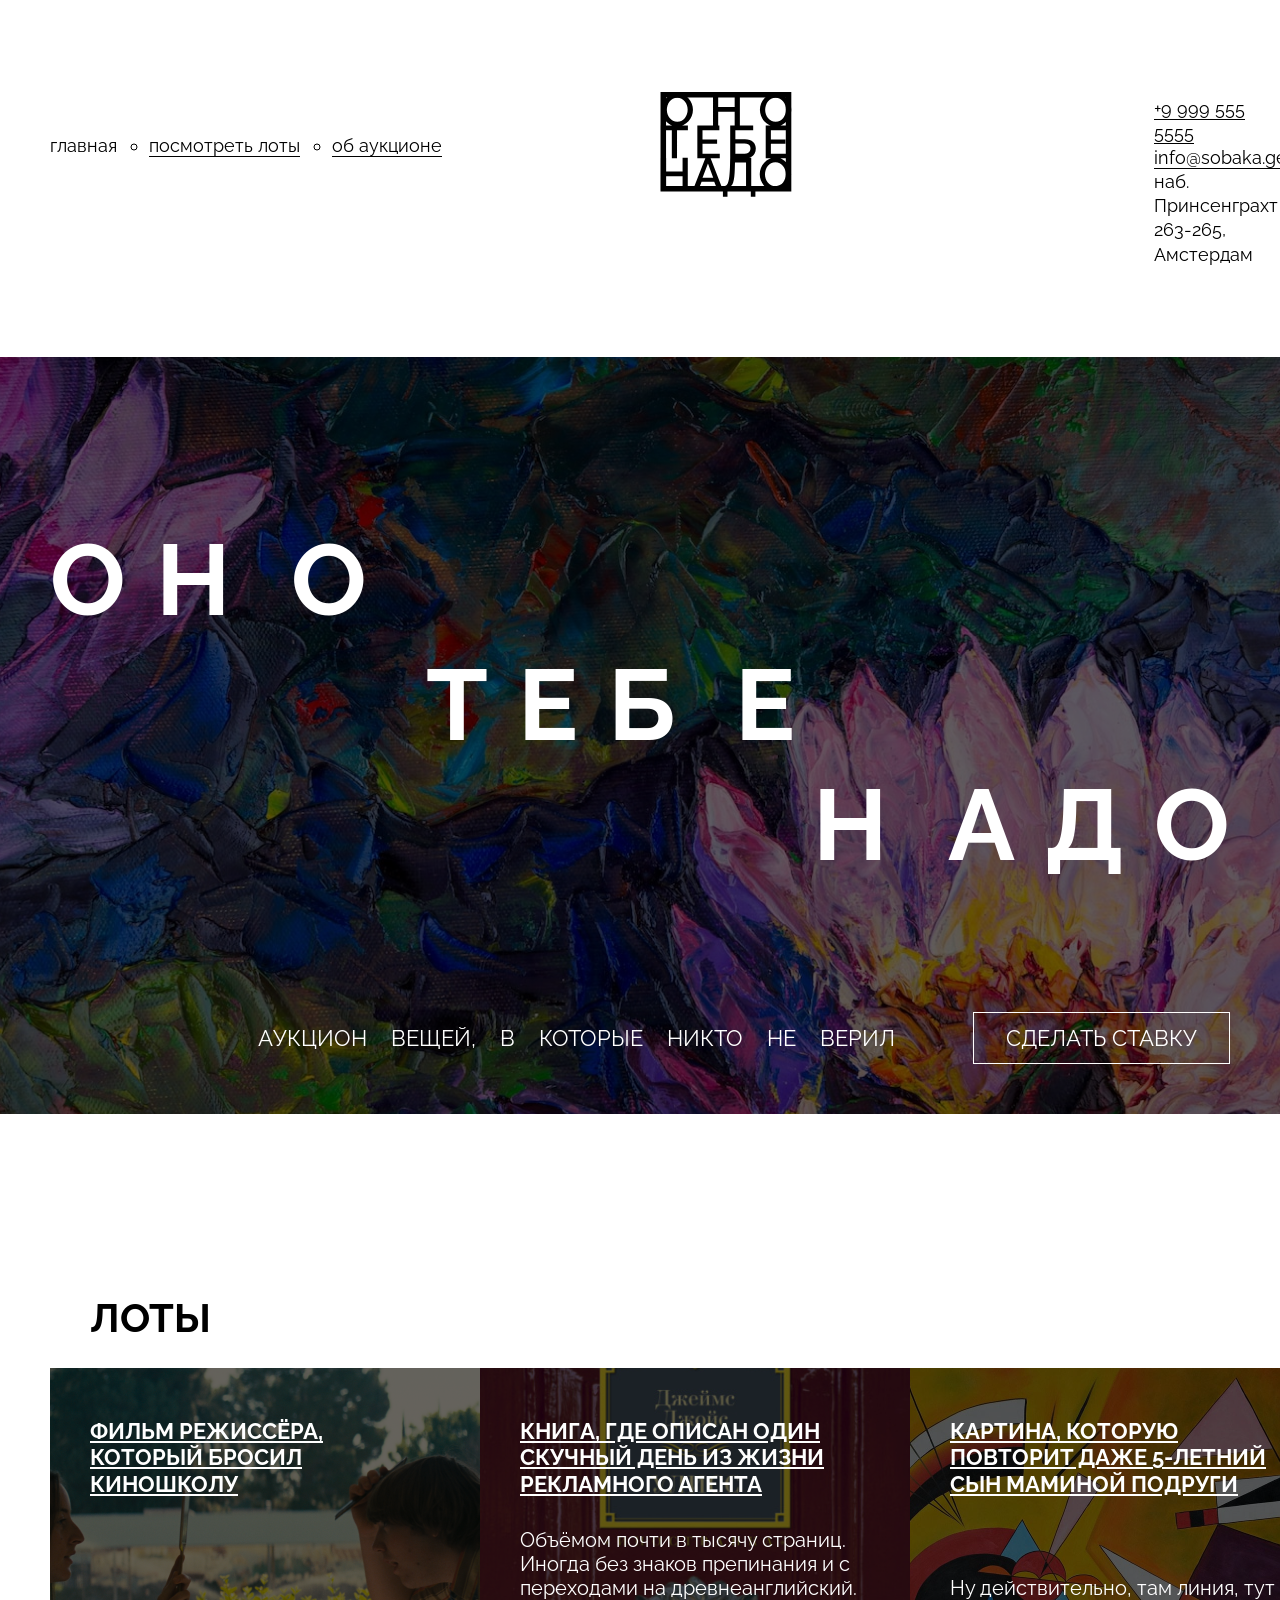
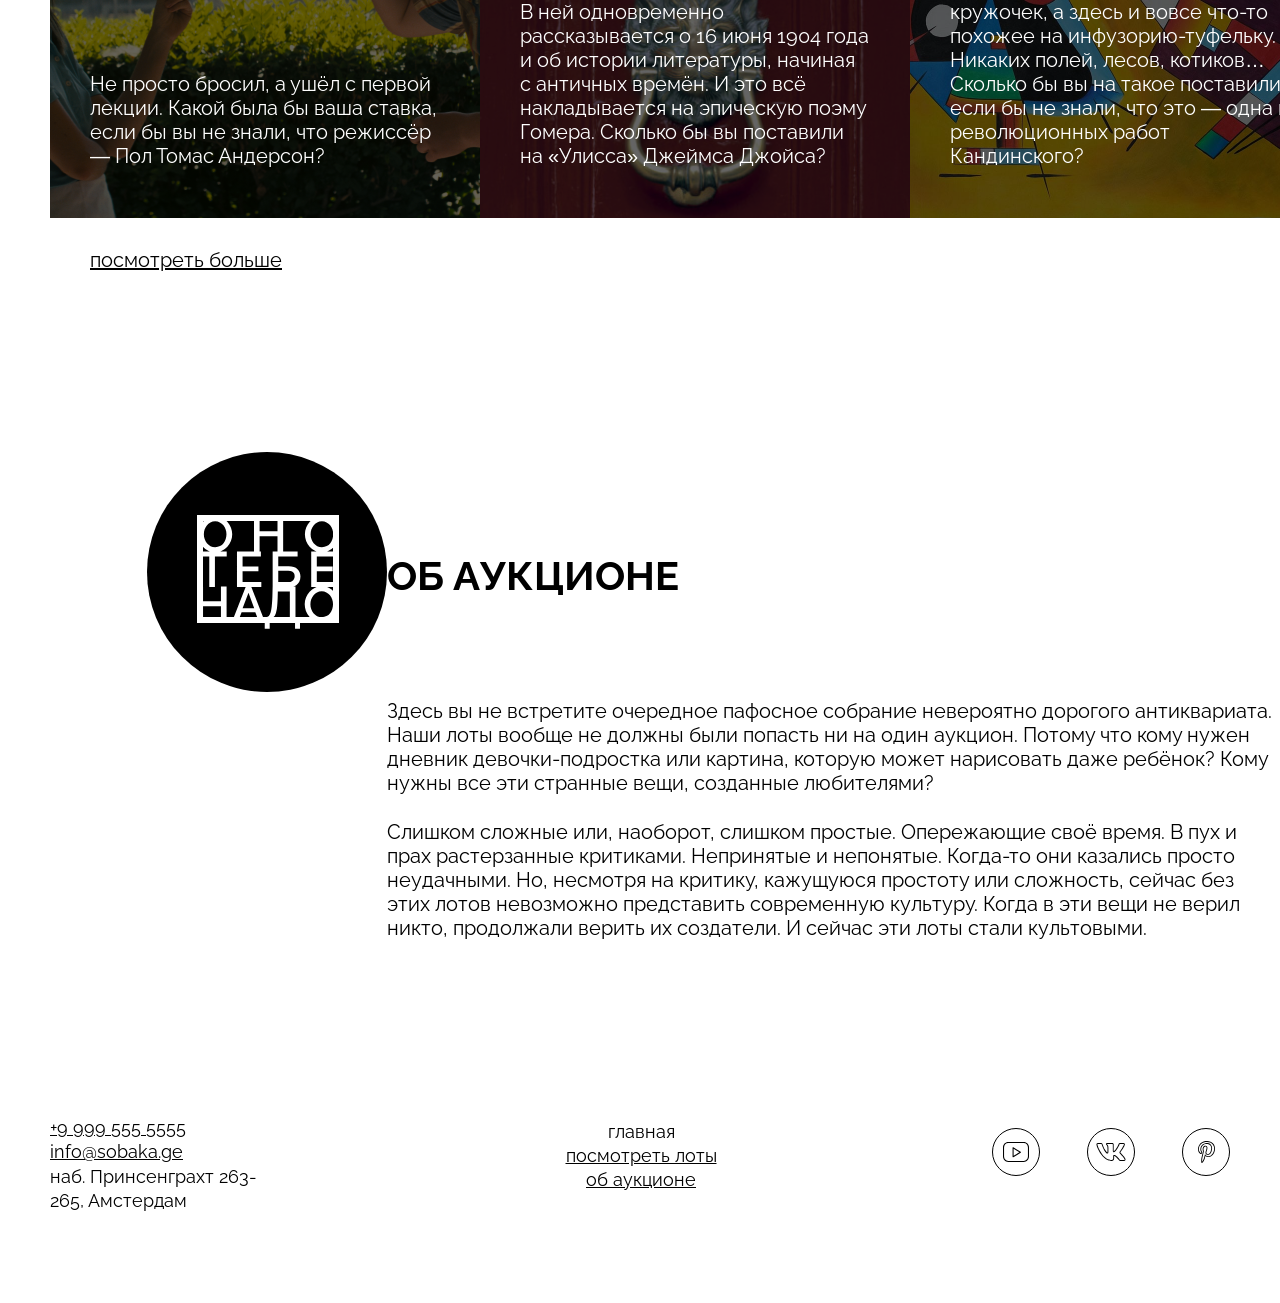
==== commit 3611f793: "new file 28.07 new file 28.07" ====
--- a/index.html
+++ b/index.html
@@ -13,8 +13,8 @@
     <header class="header">
       <nav class="header__menu">
         <ul class="header__links-list">
-          <li class="header__links-list-item">
-            <a class="header__link_active" href="#">главная</a>
+          <li class="header__links-list-item header__links-list-item_active">
+            <a class="header__link header__link_active" href="#">главная</a>
           </li>
           <li class="header__links-list-item">
             <a class="header__link" href="#">посмотреть лоты</a>
@@ -27,12 +27,12 @@
       <a class="header__logo" href="#">
         <img
           class="header__logo-image"
-          src="../ono-tebe-nado/images/logo-black.svg"
+          src="./images/logo-black.svg"
           alt="логотип-чёрный"
         />
       </a>
       <address class="address header__address">
-        <a class="header__link" href="tel:+9 999 555 5555">+9 999 555 5555</a>
+        <a class="header__link" href="tel:+99995555555">+9 999 555 5555</a>
         <a class="header__link" href="mailto:info@sobaka.ge">info@sobaka.ge</a>
         <p>
           наб. Принсенграхт 263-265,<br />
@@ -44,25 +44,40 @@
       <section class="cover">
         <div class="overlay"></div>
         <h1 class="cover__title">
-          <span class="aligned-text">о<span class="letter-spacing-extended">но</span></span>
-          <span  class="aligned-text aligned-text_center ">те<span class="letter-spacing-extended">бе</span></span>
-          <span  class="aligned-text aligned-text_right"><span class="letter-spacing-extended">н</span>ад<span class=" no-letter-spacing ">о</span></span>
-          </h1>
+          <span class="aligned-text"
+            >о<span class="letter-spacing-extended">но</span></span
+          >
+          <span class="aligned-text aligned-text_center"
+            >те<span class="letter-spacing-extended">бе</span></span
+          >
+          <span class="aligned-text aligned-text_right"
+            ><span class="letter-spacing-extended">н</span>ад<span
+              class="no-letter-spacing"
+              >о</span
+            ></span
+          >
+        </h1>
         <div class="cover__description">
-          <p class="cover__description-text"> Аукцион    вещей,    в    которые    никто    не     верил</p>
+          <p class="cover__description-text">
+            Аукцион вещей, в которые никто не верил
+          </p>
           <a class="bet-button" href="#">Сделать ставку </a>
         </div>
       </section>
-      <section class="lotos">
+      <section class="lots">
         <h2 class="lots__heading">Лоты</h2>
         <ul class="lots__card-list">
           <li class="lots__card-list-item">
             <a class="card-link" href="#">
               <article class="card card_type_film">
-                <h3 class="card__title">Фильм режиссёра, который  бросил киношколу</h3>
-                <p class="card__text">Не просто бросил, а ушёл с первой лекции. Какой 
-                  была бы ваша ставка, если бы вы не знали, что режиссёр — Пол Томас
-                   Андерсон?</p>
+                <h3 class="card__title">
+                  Фильм режиссёра, который бросил киношколу
+                </h3>
+                <p class="card__text">
+                  Не просто бросил, а ушёл с первой лекции. Какой была бы ваша
+                  ставка, если бы вы не знали, что режиссёр — Пол Томас
+                  Андерсон?
+                </p>
                 <div class="overlay"></div>
               </article>
             </a>
@@ -70,11 +85,17 @@
           <li class="lots__card-list-item">
             <a class="card-link" href="#">
               <article class="card card_type_book">
-                <h3  class="card__title">Книга, где описан один скучный день из жизни рекламного
-                   агента</h3>
-                <p class="card__text">Объёмом почти в тысячу страниц. Иногда без знаков препинания и с переходами на древнеанглийский. В ней одновременно рассказывается о 16 июня 1904 года и об истории литературы, начиная с античных времён. И это всё накладывается на 
+                <h3 class="card__title">
+                  Книга, где описан один скучный день из жизни рекламного агента
+                </h3>
+                <p class="card__text">
+                  Объёмом почти в тысячу страниц. Иногда без знаков препинания и
+                  с переходами на древнеанглийский. В ней одновременно
+                  рассказывается о 16 июня 1904 года и об истории литературы,
+                  начиная с античных времён. И это всё накладывается на
                   эпическую поэму Гомера. Сколько бы вы поставили на «Улисса»
-                   Джеймса Джойса?</p>
+                  Джеймса Джойса?
+                </p>
                 <div class="overlay"></div>
               </article>
             </a>
@@ -82,14 +103,16 @@
           <li class="lots__card-list-item">
             <a class="card-link" href="#">
               <article class="card card_type_picture">
-                <h3  class="card__title">Картина, которую
-                   повторит даже 5-летний сын маминой подруги</h3>
-                <p class="card__text">Ну действительно, там линия, тут кружочек, а здесь
-                  и вовсе что-то похожее на инфузорию-туфельку. Никаких полей, лесов,
-                   котиков… Сколько бы вы на такое поставили,
-                   если бы не знали, что это — одна из революционных 
-                   работ Кандинского?</p>
-                 <div class="overlay"></div> 
+                <h3 class="card__title">
+                  Картина, которую повторит даже 5-летний сын маминой подруги
+                </h3>
+                <p class="card__text">
+                  Ну действительно, там линия, тут кружочек, а здесь и вовсе
+                  что-то похожее на инфузорию-туфельку. Никаких полей, лесов,
+                  котиков… Сколько бы вы на такое поставили, если бы не знали,
+                  что это — одна из революционных работ Кандинского?
+                </p>
+                <div class="overlay"></div>
               </article>
             </a>
           </li>
@@ -99,64 +122,84 @@
       <section class="about">
         <div class="about__column">
           <div class="about__logo">
-         <a class="about__link"   href="#">
-          <img class="about__logo-image" src="./images/logo-white.svg" alt="белый лого">
-         </a> 
-        </div>
+            <img
+              class="about__logo-image"
+              src="./images/logo-white.svg"
+              alt="белый лого"
+            />
+          </div>
           <div class="about__description">
-            <h2 class="about__description__title">Об аукционе</h2>
-            <p class="about__description__text">Здесь вы не встретите очередное пафосное собрание невероятно дорогого антиквариата. Наши лоты вообще не должны были попасть ни на один аукцион.
-               Потому что кому нужен дневник девочки-подростка или картина, которую 
-               может нарисовать даже ребёнок? Кому нужны все эти странные вещи,
-                созданные любителями?</p>
-            <p class="about__description__text">Слишком сложные или, наоборот, слишком простые. Опережающие своё время. В пух и прах растерзанные критиками. Непринятые и непонятые. Когда-то они казались просто неудачными. Но, несмотря на критику, кажущуюся простоту или сложность, сейчас без этих лотов невозможно представить современную культуру. Когда в эти вещи не верил никто, 
-              продолжали верить их создатели. И сейчас эти лоты 
-              стали культовыми. </p>
+            <h2 class="about__description-title">Об аукционе</h2>
+            <p class="about__description-text">
+              Здесь вы не встретите очередное пафосное собрание невероятно
+              дорогого антиквариата. Наши лоты вообще не должны были попасть ни
+              на один аукцион. Потому что кому нужен дневник девочки-подростка
+              или картина, которую может нарисовать даже ребёнок? Кому нужны все
+              эти странные вещи, созданные любителями?
+            </p>
+            <p class="about__description-text">
+              Слишком сложные или, наоборот, слишком простые. Опережающие своё
+              время. В пух и прах растерзанные критиками. Непринятые и
+              непонятые. Когда-то они казались просто неудачными. Но, несмотря
+              на критику, кажущуюся простоту или сложность, сейчас без этих
+              лотов невозможно представить современную культуру. Когда в эти
+              вещи не верил никто, продолжали верить их создатели. И сейчас эти
+              лоты стали культовыми.
+            </p>
           </div>
         </div>
       </section>
     </main>
     <footer class="footer">
       <address class="address footer__addres">
-        <a class="footer__link" href="tel:+9 999 555 5555">+9 999 555 5555</a>
+        <a class="footer__link" href="tel:+99995555555">+9 999 555 5555</a>
         <br />
         <a class="footer__link" href="mailto:info@sobaka.ge">info@sobaka.ge</a>
-        <p>
-          наб. Принсенграхт 263-265,<br />
-          Амстердам
-        </p>
+        <p>наб. Принсенграхт 263-265, Амстердам</p>
       </address>
       <nav class="footer__menu">
         <ul class="footer__menu-list">
           <li class="footer__menu-list-item">
-            <a class="footer__menu-link footer__menu-link_active" href="#">главная</a>
+            <a class="footer__menu-link footer__menu-link_active" href="#"
+              >главная</a
+            >
           </li>
           <li class="footer__menu-list-item">
-            <a class="footer__menu-link"  href="#">посмотреть лоты</a>
+            <a class="footer__menu-link" href="#">посмотреть лоты</a>
           </li>
           <li class="footer__menu-list-item">
-            <a class="footer__menu-link"  href="#">об аукционе</a>
+            <a class="footer__menu-link" href="#">об аукционе</a>
           </li>
         </ul>
       </nav>
-      
+
       <nav>
         <ul class="footer__social-list">
           <li class="footer__social-list-item">
-            <a class="footer__social-link"  href="#">
-            <img class="footer__social-icon" src="./images/yt.svg" alt="ютуб">
-          </a>
-          </li >
+            <a class="footer__social-link" href="#">
+              <img
+                class="footer__social-icon"
+                src="./images/yt.svg"
+                alt="ютуб"
+              />
+            </a>
+          </li>
           <li class="footer__social-list-item">
-            <a class="footer__social-link" href="#"></a>
-            <img class="footer__social-icon" src="./images/vk.svg" alt="ВК">
+            <a class="footer__social-link" href="#">
+              <img class="footer__social-icon" src="./images/vk.svg" alt="ВК" />
+            </a>
           </li>
           <li class="footer__social-list-item">
-            <a class="footer__social-link" href="#"></a>
-              <img  class="footer__social-icon" src="./images/pinterest.svg" alt="Твитер">
+            <a class="footer__social-link" href="#">
+              <img
+                class="footer__social-icon"
+                src="./images/pinterest.svg"
+                alt="Твитер"
+              />
+            </a>
           </li>
         </ul>
       </nav>
-  </footer>
-</body>
+    </footer>
+  </body>
 </html>
--- a/styles/style.css
+++ b/styles/style.css
@@ -7,7 +7,7 @@
   font-style: normal;
   font-weight: 400;
   line-height: 120%;
-  /*margin: 0 auto;*/
+  margin: 0 auto;
   padding: 0;
   box-sizing: border-box;
 }
@@ -35,7 +35,7 @@
 .header__links-list-item {
   list-style: circle;
 }
-.header__links-list-item:first-child {
+.header__links-list-item_active {
   list-style: none;
 }
 .header__link {
@@ -43,7 +43,7 @@
   border-bottom: 1px solid black;
 }
 .header__link_active {
-  text-decoration: none;
+  border: none;
 }
 .header__logo {
   margin-right: 355px;
@@ -59,6 +59,7 @@
   font-weight: 400;
   line-height: 135%;
   font-style: normal;
+  width: 240px;
 }
 .header__address {
   margin-top: 5px;
@@ -110,10 +111,11 @@
 }
 .aligned-text_center {
   text-align: center;
-  padding-bottom: 9px;
+  padding-top: 10px;
 }
 .aligned-text_right {
   text-align: end;
+  padding-top: 5px;
 }
 
 .cover__description {
@@ -121,7 +123,7 @@
   display: flex;
   justify-content: flex-end;
   align-items: center;
-  margin: 135px 50px 50px 422px;
+  margin: 130px 50px 50px 422px;
 }
 .cover__description-text {
   font-family: Raleway, sans-serif;
@@ -149,7 +151,7 @@
   text-transform: uppercase;
   white-space: nowrap;
 }
-.lotos {
+.lots {
   margin: 0 50px 180px;
 }
 .lots__heading {
@@ -180,15 +182,15 @@
   align-items: center;
   flex-direction: column;
   padding: 50px 40px;
-}
-.card_type_film {
-  background-image: url(../images/card-lot-01.jpg);
   background-repeat: no-repeat;
   background-position: center;
   background-size: cover;
   width: 430px;
-  height: 450px;
-  min-height: 100%;
+  min-height: 450px;
+  height: 100%;
+}
+.card_type_film {
+  background-image: url(../images/card-lot-01.jpg);
 }
 .card__title {
   z-index: 2;
@@ -210,21 +212,9 @@
 }
 .card_type_book {
   background-image: url(../images/card-lot-02.jpg);
-  background-repeat: no-repeat;
-  background-position: center;
-  background-size: cover;
-  width: 430px;
-  height: 450px;
-  min-height: 100%;
 }
 .card_type_picture {
   background-image: url(../images/card-lot-03.jpg);
-  background-repeat: no-repeat;
-  background-position: center;
-  background-size: cover;
-  width: 430px;
-  height: 450px;
-  min-height: 100%;
 }
 .lots__look-more-link {
   display: block;
@@ -248,23 +238,15 @@
 }
 .about__logo {
   display: flex;
-  width: 430px;
+  width: 240px;
   height: 240px;
-  padding: 0 95px;
-  justify-content: center;
-  align-items: center;
-  border-radius: 50%;
-}
-.about__link {
-  display: flex;
-  padding: 0 95px;
+  margin-left: 97px;
   justify-content: center;
   align-items: center;
   border-radius: 50%;
   background-color: #000;
-  width: 240px;
-  height: 240px;
-}
+}
+
 .about__logo-image {
   width: 148px;
   height: 114px;
@@ -277,7 +259,7 @@
   margin-top: 100px;
 }
 
-.about__description__title {
+.about__description-title {
   color: #000;
   font-size: 40px;
   font-weight: 700;
@@ -285,7 +267,7 @@
   text-transform: uppercase;
   margin-bottom: 75px;
 }
-.about__description__text {
+.about__description-text {
   color: #000;
   font-size: 20px;
   font-style: normal;
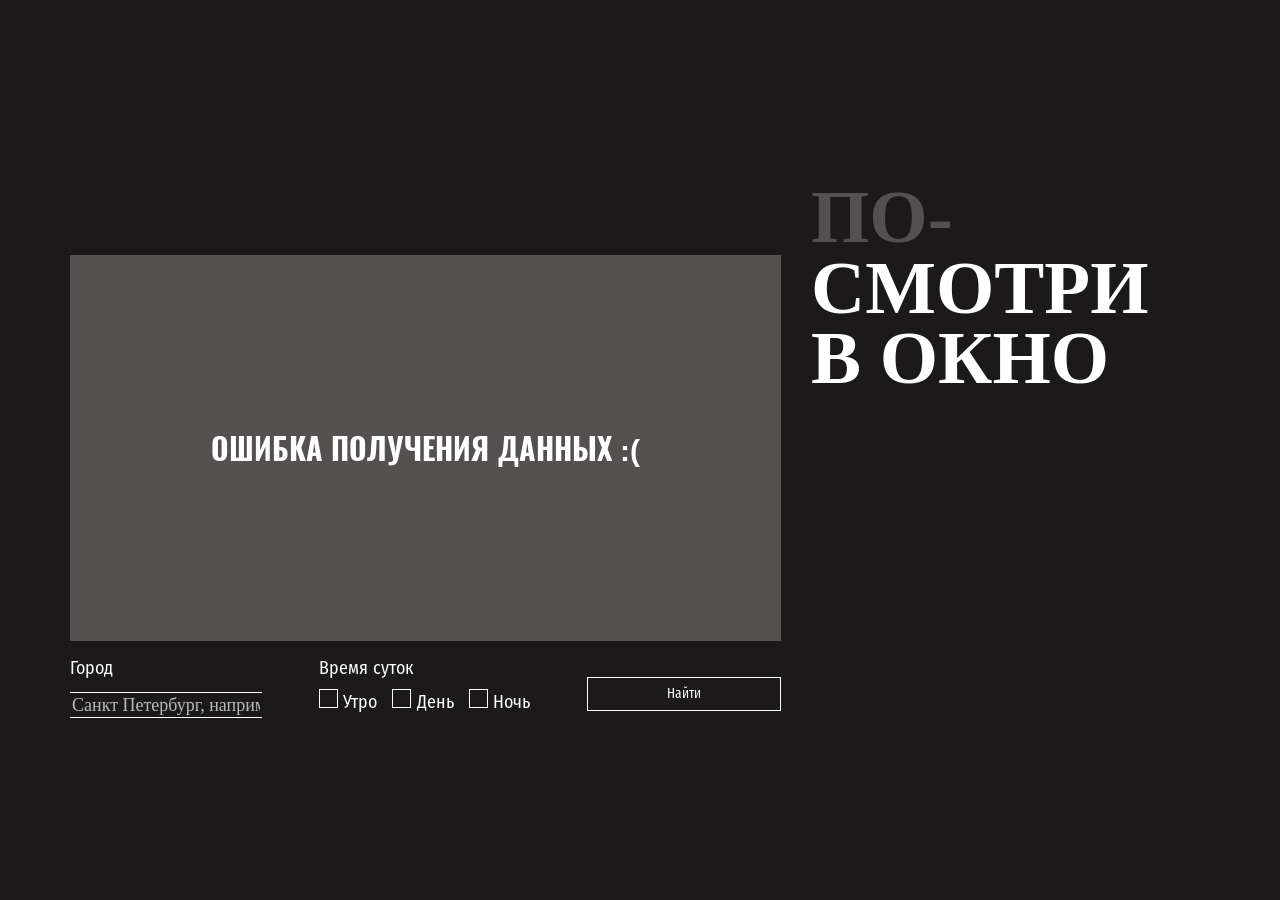
==== commit dd9db084: "new file 16.08.2023 new file 16.08.2023" ====
--- a/index.html
+++ b/index.html
@@ -4,202 +4,116 @@
     <meta charset="UTF-8" />
     <meta http-equiv="X-UA-Compatible" content="IE=edge" />
     <meta name="viewport" content="width=device-width, initial-scale=1.0" />
-    <title>Оно тебе надо — аукцион вещей, в которые никто не верил</title>
-    <link rel="stylesheet" href="fonts/fonts.css" />
-    <link rel="stylesheet" href="styles/global.css" />
-    <link rel="stylesheet" href="styles/style.css" />
+    <title>Посмотри в окно</title>
+    <link rel="stylesheet" href="./fonts/fonts.css" />
+    <link rel="stylesheet" href="./styles/style.css" />
+    <link rel="stylesheet" href="./styles/preloader.css" />
+    <link rel="stylesheet" href="./styles/error.css" />
   </head>
-  <body class="body">
-    <header class="header">
-      <nav class="header__menu">
-        <ul class="header__links-list">
-          <li class="header__links-list-item header__links-list-item_active">
-            <a class="header__link header__link_active" href="#">главная</a>
-          </li>
-          <li class="header__links-list-item">
-            <a class="header__link" href="#">посмотреть лоты</a>
-          </li>
-          <li class="header__links-list-item">
-            <a class="header__link" href="#">об аукционе</a>
-          </li>
+  <body class="page">
+    <main class="content">
+      <section class="result">
+        <div class="result__video-container">
+          <video src="" controls class="result__video" poster=""></video>
+        </div>
+        <form class="search-form">
+          <fieldset class="search-form__fieldset">
+            <h2 class="search-form__fieldset-title">Город</h2>
+            <label class="search-form__label">
+              <span class="search-form__label-text visually-hidden">Город</span>
+              <input
+                type="text"
+                placeholder="Санкт Петербург, например"
+                name="city"
+                class="search-form__textfield"
+              />
+            </label>
+          </fieldset>
+          <fieldset class="search-form__fieldset">
+            <h2 class="search-form__fieldset-title">Время суток</h2>
+            <div class="search-form__checkbox-list">
+              <label class="search-form__label">
+                <input
+                  type="checkbox"
+                  name="time"
+                  value="morning"
+                  class="search-form__checkbox visually-hidden"
+                />
+                <span class="search-form__pseudo-checkbox"></span>
+                <span class="search-form__label-text">Утро</span>
+              </label>
+              <label class="search-form__label">
+                <input
+                  type="checkbox"
+                  name="time"
+                  value="afternoon"
+                  class="search-form__checkbox visually-hidden"
+                />
+                <span class="search-form__pseudo-checkbox"></span>
+                <span class="search-form__label-text">День</span>
+              </label>
+              <label class="search-form__label">
+                <input
+                  type="checkbox"
+                  name="time"
+                  value="night"
+                  class="search-form__checkbox visually-hidden"
+                />
+                <span class="search-form__pseudo-checkbox"></span>
+                <span class="search-form__label-text">Ночь</span>
+              </label>
+            </div>
+          </fieldset>
+          <button type="submit" class="button search-form__submit-button">
+            Найти
+          </button>
+        </form>
+      </section>
+      <section class="content__details">
+        <h1 class="title">
+          <span class="content__accent">По-</span><br />смотри<br />в окно
+        </h1>
+        <ul class="content__list">
+          <!-- ЗДЕСЬ ОКАЖУТСЯ ТЕМПЛЕЙТЫ КАРТОЧЕК -->
         </ul>
-      </nav>
-      <a class="header__logo" href="#">
-        <img
-          class="header__logo-image"
-          src="./images/logo-black.svg"
-          alt="логотип-чёрный"
-        />
-      </a>
-      <address class="address header__address">
-        <a class="header__link" href="tel:+99995555555">+9 999 555 5555</a>
-        <a class="header__link" href="mailto:info@sobaka.ge">info@sobaka.ge</a>
-        <p>
-          наб. Принсенграхт 263-265,<br />
-          Амстердам
-        </p>
-      </address>
-    </header>
-    <main class="main">
-      <section class="cover">
-        <div class="overlay"></div>
-        <h1 class="cover__title">
-          <span class="aligned-text"
-            >о<span class="letter-spacing-extended">но</span></span
-          >
-          <span class="aligned-text aligned-text_center"
-            >те<span class="letter-spacing-extended">бе</span></span
-          >
-          <span class="aligned-text aligned-text_right"
-            ><span class="letter-spacing-extended">н</span>ад<span
-              class="no-letter-spacing"
-              >о</span
-            ></span
-          >
-        </h1>
-        <div class="cover__description">
-          <p class="cover__description-text">
-            Аукцион вещей, в которые никто не верил
-          </p>
-          <a class="bet-button" href="#">Сделать ставку </a>
-        </div>
-      </section>
-      <section class="lots">
-        <h2 class="lots__heading">Лоты</h2>
-        <ul class="lots__card-list">
-          <li class="lots__card-list-item">
-            <a class="card-link" href="#">
-              <article class="card card_type_film">
-                <h3 class="card__title">
-                  Фильм режиссёра, который бросил киношколу
-                </h3>
-                <p class="card__text">
-                  Не просто бросил, а ушёл с первой лекции. Какой была бы ваша
-                  ставка, если бы вы не знали, что режиссёр — Пол Томас
-                  Андерсон?
-                </p>
-                <div class="overlay"></div>
-              </article>
-            </a>
-          </li>
-          <li class="lots__card-list-item">
-            <a class="card-link" href="#">
-              <article class="card card_type_book">
-                <h3 class="card__title">
-                  Книга, где описан один скучный день из жизни рекламного агента
-                </h3>
-                <p class="card__text">
-                  Объёмом почти в тысячу страниц. Иногда без знаков препинания и
-                  с переходами на древнеанглийский. В ней одновременно
-                  рассказывается о 16 июня 1904 года и об истории литературы,
-                  начиная с античных времён. И это всё накладывается на
-                  эпическую поэму Гомера. Сколько бы вы поставили на «Улисса»
-                  Джеймса Джойса?
-                </p>
-                <div class="overlay"></div>
-              </article>
-            </a>
-          </li>
-          <li class="lots__card-list-item">
-            <a class="card-link" href="#">
-              <article class="card card_type_picture">
-                <h3 class="card__title">
-                  Картина, которую повторит даже 5-летний сын маминой подруги
-                </h3>
-                <p class="card__text">
-                  Ну действительно, там линия, тут кружочек, а здесь и вовсе
-                  что-то похожее на инфузорию-туфельку. Никаких полей, лесов,
-                  котиков… Сколько бы вы на такое поставили, если бы не знали,
-                  что это — одна из революционных работ Кандинского?
-                </p>
-                <div class="overlay"></div>
-              </article>
-            </a>
-          </li>
-        </ul>
-        <a class="lots__look-more-link" href="#">посмотреть больше</a>
-      </section>
-      <section class="about">
-        <div class="about__column">
-          <div class="about__logo">
-            <img
-              class="about__logo-image"
-              src="./images/logo-white.svg"
-              alt="белый лого"
-            />
-          </div>
-          <div class="about__description">
-            <h2 class="about__description-title">Об аукционе</h2>
-            <p class="about__description-text">
-              Здесь вы не встретите очередное пафосное собрание невероятно
-              дорогого антиквариата. Наши лоты вообще не должны были попасть ни
-              на один аукцион. Потому что кому нужен дневник девочки-подростка
-              или картина, которую может нарисовать даже ребёнок? Кому нужны все
-              эти странные вещи, созданные любителями?
-            </p>
-            <p class="about__description-text">
-              Слишком сложные или, наоборот, слишком простые. Опережающие своё
-              время. В пух и прах растерзанные критиками. Непринятые и
-              непонятые. Когда-то они казались просто неудачными. Но, несмотря
-              на критику, кажущуюся простоту или сложность, сейчас без этих
-              лотов невозможно представить современную культуру. Когда в эти
-              вещи не верил никто, продолжали верить их создатели. И сейчас эти
-              лоты стали культовыми.
-            </p>
-          </div>
-        </div>
       </section>
     </main>
-    <footer class="footer">
-      <address class="address footer__addres">
-        <a class="footer__link" href="tel:+99995555555">+9 999 555 5555</a>
-        <br />
-        <a class="footer__link" href="mailto:info@sobaka.ge">info@sobaka.ge</a>
-        <p>наб. Принсенграхт 263-265, Амстердам</p>
-      </address>
-      <nav class="footer__menu">
-        <ul class="footer__menu-list">
-          <li class="footer__menu-list-item">
-            <a class="footer__menu-link footer__menu-link_active" href="#"
-              >главная</a
-            >
-          </li>
-          <li class="footer__menu-list-item">
-            <a class="footer__menu-link" href="#">посмотреть лоты</a>
-          </li>
-          <li class="footer__menu-list-item">
-            <a class="footer__menu-link" href="#">об аукционе</a>
-          </li>
-        </ul>
-      </nav>
 
-      <nav>
-        <ul class="footer__social-list">
-          <li class="footer__social-list-item">
-            <a class="footer__social-link" href="#">
-              <img
-                class="footer__social-icon"
-                src="./images/yt.svg"
-                alt="ютуб"
-              />
-            </a>
-          </li>
-          <li class="footer__social-list-item">
-            <a class="footer__social-link" href="#">
-              <img class="footer__social-icon" src="./images/vk.svg" alt="ВК" />
-            </a>
-          </li>
-          <li class="footer__social-list-item">
-            <a class="footer__social-link" href="#">
-              <img
-                class="footer__social-icon"
-                src="./images/pinterest.svg"
-                alt="Твитер"
-              />
-            </a>
-          </li>
-        </ul>
-      </nav>
-    </footer>
+    <!-- ТЕМПЛЕЙТЫ -->
+
+    <template class="preloader-template">
+      <div class="preloader">
+        <div class="preloader-chasing-squares">
+          <div class="square"></div>
+          <div class="square"></div>
+          <div class="square"></div>
+          <div class="square"></div>
+        </div>
+      </div>
+    </template>
+
+    <template class="cards-list-item-template">
+      <li class="content__list-item">
+        <a href="#0" class="content__card-link">
+          <article class="content__video-card">
+            <div class="content__video-card-description-container">
+              <h2 class="content__video-card-title"></h2>
+              <p class="content__video-card-description"></p>
+            </div>
+            <img src="" alt="" class="content__video-card-thumbnail" />
+          </article>
+        </a>
+      </li>
+    </template>
+    <template class="more-button-template">
+      <li><button class="button more-button">Показать еще</button></li>
+    </template>
+
+    <template class="error-template">
+      <div class="error">
+        <h2 class="error__title"></h2>
+      </div>
+    </template>
+    <script src="./scripts/script.js"></script>
   </body>
 </html>
--- a/fonts/fonts.css
+++ b/fonts/fonts.css
@@ -1,17 +1,20 @@
 @font-face {
-  font-family: Raleway;
-  src:
-    url(./Raleway-Regular.woff2) format('woff2'),
-    url(./Raleway-Regular.woff) format('woff');
-  font-weight: normal;
-  font-display: swap;
+  font-family: Oswald;
+  src: url(Oswald-Bold.woff2) format('woff2'), url(Oswald-Bold.woff) format('woff');
+  font-weight: 700;
+  font-style: normal;
 }
 
 @font-face {
-  font-family: Raleway;
-  src:
-    url(./Raleway-Bold.woff2) format('woff2'),
-    url(./Raleway-Bold.woff) format('woff');
-  font-weight: bold;
-  font-display: swap;
+  font-family: 'Fira Sans Condensed';
+  src: url(FiraSansCondensed-Regular.woff2) format('woff2'), url(FiraSansCondensed-Regular.woff) format('woff');
+  font-weight: 400;
+  font-style: normal;
 }
+
+@font-face {
+  font-family: 'Fira Sans Condensed';
+  src: url(FiraSansCondensed-Bold.woff2) format('woff2'), url(FiraSansCondensed-Bold.woff) format('woff');
+  font-weight: 700;
+  font-style: normal;
+}
--- a/styles/style.css
+++ b/styles/style.css
@@ -1,315 +1,233 @@
-.body {
-  max-width: 1440px;
+*,
+*::before,
+*::after {
+  box-sizing: border-box;
+}
+
+html {
+  block-size: 100%;
+}
+
+.page {
+  display: flex;
+  justify-content: center;
+  align-items: center;
+  inline-size: 1200px;
+  block-size: 100%;
+  margin: auto;
+  color: #fff;
+  font-family: "Fira Sans Condensed", sans-serif;
+  font-size: 18px;
+  background-color: #1b1919;
+}
+.content {
+  width: 1140px;
+  display: flex;
+  align-items: end;
+  gap: 30px;
+}
+.result__video-container {
+  position: relative;
+  width: 711px;
+  height: 386px;
+  margin-bottom: 16px;
+}
+.result__video {
   width: 100%;
-  color: #fff;
-  font-family: "Raleway", sans-serif;
-  font-size: 20px;
-  font-style: normal;
-  font-weight: 400;
-  line-height: 120%;
-  margin: 0 auto;
-  padding: 0;
-  box-sizing: border-box;
-}
-.main {
-  margin-bottom: 180px;
-}
-.header {
-  display: flex;
-  justify-content: space-between;
-  margin: 92px 50px 90px;
-}
-.header__menu {
-  color: #000;
-  font-size: 18px;
-  font-weight: 400;
-  line-height: normal;
-  margin: 43px 209px 45px 0;
-}
-.header__links-list {
-  display: flex;
-  justify-content: space-between;
-  gap: 32px;
-  white-space: nowrap;
-}
-.header__links-list-item {
-  list-style: circle;
-}
-.header__links-list-item_active {
-  list-style: none;
-}
-.header__link {
-  text-decoration: none;
-  border-bottom: 1px solid black;
-}
-.header__link_active {
-  border: none;
-}
-.header__logo {
-  margin-right: 355px;
-  margin-bottom: 4px;
-}
-.header__logo-image {
-  width: 148px;
-  height: 105px;
-}
-.address {
-  color: #000;
-  font-size: 18px;
-  font-weight: 400;
-  line-height: 135%;
-  font-style: normal;
-  width: 240px;
-}
-.header__address {
-  margin-top: 5px;
-}
-
-.cover {
-  background-image: url(../images/cover.jpg);
-  margin: 0 0 180px 0;
-  background-position: center;
-  background-size: cover;
-  min-height: 757px;
-  background-repeat: no-repeat;
-  position: relative;
-}
-.overlay {
-  position: absolute;
-  top: 0;
-  left: 0;
+  height: 100%;
+}
+
+.content__details {
   height: 100%;
   width: 100%;
-  z-index: 1;
-  opacity: 0.6000000238418579;
-  background: #000;
-}
-.cover__title {
-  padding-top: 165px;
-  padding-left: 50px;
-  padding-right: 50px;
-
+  gap: 28px;
+}
+.search-form {
+  display: flex;
+  justify-content: space-between;
+}
+
+.content__list {
+  margin-top: 26px;
+  position: relative;
   display: flex;
   flex-direction: column;
-}
-.aligned-text {
-  z-index: 3;
-  font-family: Raleway, sans-serif;
-  color: #fff;
-  font-size: 100px;
-  font-style: normal;
-  font-weight: 700;
-  line-height: 115%;
-  letter-spacing: 30px;
-  text-transform: uppercase;
-}
-.letter-spacing-extended {
-  letter-spacing: 60px;
-}
-.no-letter-spacing {
-  letter-spacing: 0;
-}
-.aligned-text_center {
-  text-align: center;
-  padding-top: 10px;
-}
-.aligned-text_right {
-  text-align: end;
-  padding-top: 5px;
-}
-
-.cover__description {
-  z-index: 3;
-  display: flex;
-  justify-content: flex-end;
-  align-items: center;
-  margin: 130px 50px 50px 422px;
-}
-.cover__description-text {
-  font-family: Raleway, sans-serif;
-  white-space: nowrap;
-  font-weight: 400;
-  z-index: 10;
-  color: #fff;
-  font-size: 22px;
-  line-height: 28px;
-  word-spacing: 18px;
-  margin-right: 78px;
-  text-transform: uppercase;
-}
-.bet-button {
-  display: block;
-  text-decoration: none;
-  z-index: 10;
-  padding: 12px 32px;
-  border: 1px solid #fff;
-  color: #fff;
-  text-align: center;
-  font-size: 22px;
-  font-weight: 400;
-  line-height: normal;
-  text-transform: uppercase;
-  white-space: nowrap;
-}
-.lots {
-  margin: 0 50px 180px;
-}
-.lots__heading {
-  margin-left: 40px;
-  margin-bottom: 27px;
-  color: #000;
-  font-family: "Raleway", sans-serif;
-  font-size: 40px;
-  font-weight: 700;
-  line-height: normal;
-  text-transform: uppercase;
-}
-.lots__card-list {
-  display: flex;
-  justify-content: space-between;
-  align-items: center;
-}
-.lots__card-list-item {
-  list-style: none;
-}
-.card-link {
-  text-decoration: none;
-}
-.card {
-  position: relative;
-  display: flex;
-  justify-content: space-between;
-  align-items: center;
-  flex-direction: column;
-  padding: 50px 40px;
-  background-repeat: no-repeat;
-  background-position: center;
-  background-size: cover;
-  width: 430px;
-  min-height: 450px;
-  height: 100%;
-}
-.card_type_film {
-  background-image: url(../images/card-lot-01.jpg);
-}
-.card__title {
-  z-index: 2;
-  color: #fff;
-  font-family: "Raleway", sans-serif;
-  font-size: 22px;
-  font-weight: 700;
-  line-height: 120%;
-  text-decoration-line: underline;
-  text-transform: uppercase;
-}
-.card__text {
-  z-index: 2;
-  color: #fff;
-  font-family: "Raleway", sans-serif;
-  font-size: 20px;
-  font-weight: 400;
-  line-height: 120%;
-}
-.card_type_book {
-  background-image: url(../images/card-lot-02.jpg);
-}
-.card_type_picture {
-  background-image: url(../images/card-lot-03.jpg);
-}
-.lots__look-more-link {
-  display: block;
-  margin: 30px auto 2px 40px;
-  color: #000;
-  font-family: "Raleway", sans-serif;
-  font-size: 20px;
+  gap: 34px;
+  height: 298px;
+  overflow: auto;
+}
+.content__video-card-description-container {
+  width: 100%;
+}
+.content__video-card {
+  display: flex;
+  align-items: start;
+}
+.content__video-card-thumbnail {
+  width: 194px;
+  height: 103px;
+}
+.search-form__fieldset {
+  display: grid;
+  gap: 5px;
+  border: none;
+  width: fit-content;
+  cursor: pointer;
+}
+.search-form__fieldset-title {
+  font-family: Fira Sans Condensed;
+  font-size: 18px;
   font-style: normal;
   font-weight: 400;
   line-height: normal;
 }
-.footer__menu-link_active {
-  text-decoration: none;
-}
-.about {
-  margin: 0 50px 180px;
-}
-.about__column {
-  display: flex;
-  justify-content: space-between;
-}
-.about__logo {
-  display: flex;
-  width: 240px;
-  height: 240px;
-  margin-left: 97px;
+.title {
+  font-family: Oswald sans-serif;
+  font-size: 75px;
+  font-style: normal;
+  font-weight: 700;
+  line-height: 94%;
+  text-transform: uppercase;
+}
+.content__accent {
+  color: #545050;
+}
+
+.content__video-card-title {
+  width: 200px;
+  font-family: Oswald;
+  font-size: 30px;
+  font-style: normal;
+  font-weight: 700;
+  line-height: 100%;
+  text-transform: uppercase;
+}
+.content__video-card-description {
+  margin-top: 6px;
+}
+.search-form__label-text {
+  width: 225px;
+  height: 27px;
+}
+
+.search-form__textfield {
+  appearance: none;
+  margin-top: 7.5px;
+  font-size: 18px;
+  font-family: inherit;
+  color: inherit;
+  font-weight: 400;
+  line-height: normal;
+  background-color: transparent;
+  border: none;
+  border-top: 1px solid #fff;
+  border-bottom: 1px solid #fff;
+  outline: none;
+}
+.search-form__textfield::placeholder {
+  color: rgba(255, 255, 255, 0.7);
+  font-family: Fira Sans Condensed sans-serif;
+  font-size: 18px;
+  font-weight: 400;
+  line-height: normal;
+}
+.search-form__label:hover {
+  text-decoration: underline;
+}
+.search-form__label:focus {
+  outline: none;
+}
+
+.search-form__label:has(:focus-visible) {
+  outline: none;
+  border: 1px solid #fff;
+}
+
+.search-form__checkbox-list {
+  display: flex;
+  gap: 15px;
+}
+.search-form__pseudo-checkbox {
+  display: inline-block;
+  width: 19px;
+  height: 19px;
+  border: 1px solid #fff;
+  cursor: pointer;
+}
+input[type="checkbox"]:checked + .search-form__pseudo-checkbox {
+  border: 1px solid black;
+  width: 18px;
+  height: 18px;
+  background-position: center;
+  background-size: contain;
+  background-color: #fff;
+}
+.button {
+  cursor: pointer;
+  font-family: inherit;
+  background-color: transparent;
+  color: #fff;
+  border: 1px solid #fff;
+}
+.search-form__submit-button {
+  display: flex;
+  width: 194px;
+  height: 34px;
   justify-content: center;
   align-items: center;
-  border-radius: 50%;
-  background-color: #000;
-}
-
-.about__logo-image {
-  width: 148px;
-  height: 114px;
-  margin: 63px 46px;
-}
-.about__description {
+  margin-top: 20px;
+}
+.more-button {
+  width: 399px;
+  height: 34px;
+  justify-content: center;
+  align-items: center;
+}
+.content__card-link {
   display: flex;
   flex-direction: column;
-  gap: 25px;
-  margin-top: 100px;
-}
-
-.about__description-title {
-  color: #000;
-  font-size: 40px;
-  font-weight: 700;
-  line-height: normal;
-  text-transform: uppercase;
-  margin-bottom: 75px;
-}
-.about__description-text {
-  color: #000;
-  font-size: 20px;
-  font-style: normal;
-  font-weight: 400;
-  line-height: normal;
-  width: 885px;
-  height: 96px;
-}
-.footer {
-  display: flex;
-  justify-content: space-between;
-  align-items: center;
-  margin: 180px 50px 90px;
-}
-.footer__addres {
-  padding-top: 20px;
-}
-
-.footer__menu-list {
-  text-align: center;
-}
-.footer__menu-list-item {
+  text-decoration: none;
+  color: #fff;
+  margin: 2px;
+}
+.content__card-link:active {
+  background: #545050;
+}
+.content__video-card-description-container:hover {
+  text-decoration: underline;
+}
+.content__card-link:focus {
+  outline: none;
+}
+.content__card-link:focus-visible {
+  outline: 1px solid #fff;
+}
+
+h1,
+h2,
+h3,
+h4,
+p,
+ul,
+ol,
+li,
+blockquote,
+fieldset {
+  margin: 0;
+  padding: 0;
+}
+
+ul,
+ol {
   list-style: none;
 }
-.footer__menu-link {
-  color: #000;
-  font-size: 18px;
-  font-style: normal;
-  font-weight: 400;
-  line-height: normal;
-}
-.footer__social-list {
-  display: flex;
-  justify-content: space-around;
-  gap: 47px;
-}
-.footer__social-list-item {
-  list-style: none;
-  text-align: end;
-}
-
-.footer__social-icon {
-  width: 48px;
-  height: 48px;
-}
+
+.visually-hidden {
+  position: absolute;
+  inline-size: 1px;
+  block-size: 1px;
+  overflow: hidden;
+  clip: rect(0 0 0 0);
+  clip-path: inset(50%);
+  white-space: nowrap;
+}
--- a/styles/preloader.css
+++ b/styles/preloader.css
@@ -0,0 +1,58 @@
+.preloader {
+  position: absolute;
+  inset: 0;
+  display: flex;
+  justify-content: center;
+  align-items: center;
+  background: #545050;
+}
+
+.preloader-chasing-squares {
+  width: 50px;
+  height: 50px;
+  line-height: 19px;
+}
+
+.preloader-chasing-squares .square {
+  display: inline-block;
+  width: 15px;
+  height: 15px;
+  opacity: 1;
+  background: #fff;
+  animation: focusfade 2.8s infinite;
+}
+
+.preloader-chasing-squares .square:nth-child(2) {
+  animation-delay: 0.7s;
+}
+
+.preloader-chasing-squares .square:nth-child(3) {
+  animation-delay: 2.1s;
+}
+
+.preloader-chasing-squares .square:nth-child(4) {
+  animation-delay: 1.4s;
+}
+
+@keyframes focusfade {
+
+  0% {
+    opacity: 0.7;
+  }
+
+  30% {
+    opacity: 0.7;
+  }
+
+  60% {
+    opacity: 0;
+  }
+
+  75% {
+    opacity: 0;
+  }
+
+  100% {
+    opacity: 0.7;
+  }
+}
--- a/styles/error.css
+++ b/styles/error.css
@@ -0,0 +1,16 @@
+.error {
+  position: absolute;
+  inset: 0;
+  display: flex;
+  justify-content: center;
+  align-items: center;
+  background-color: #545050;
+}
+
+.error__title {
+  color: #fff;
+  font-family: Oswald, sans-serif;
+  font-size: 30px;
+  text-align: center;
+  text-transform: uppercase;
+}
